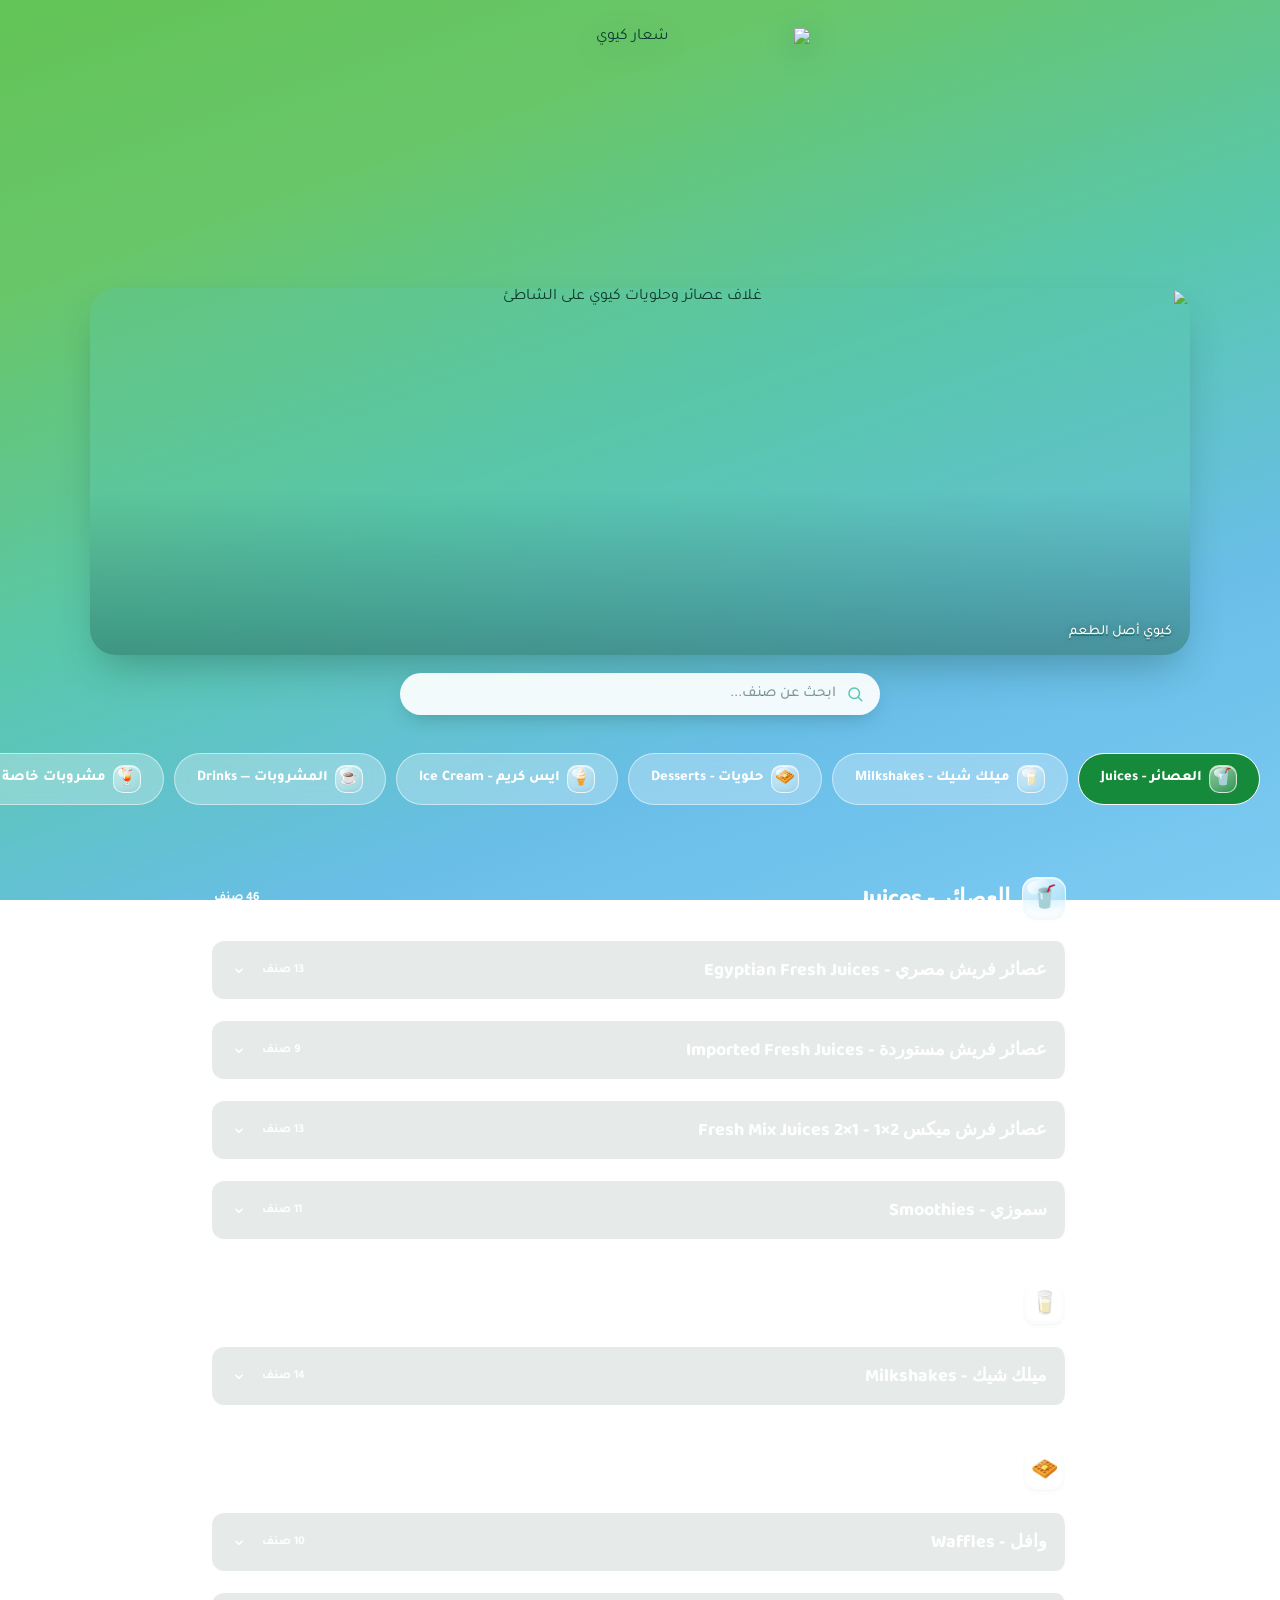
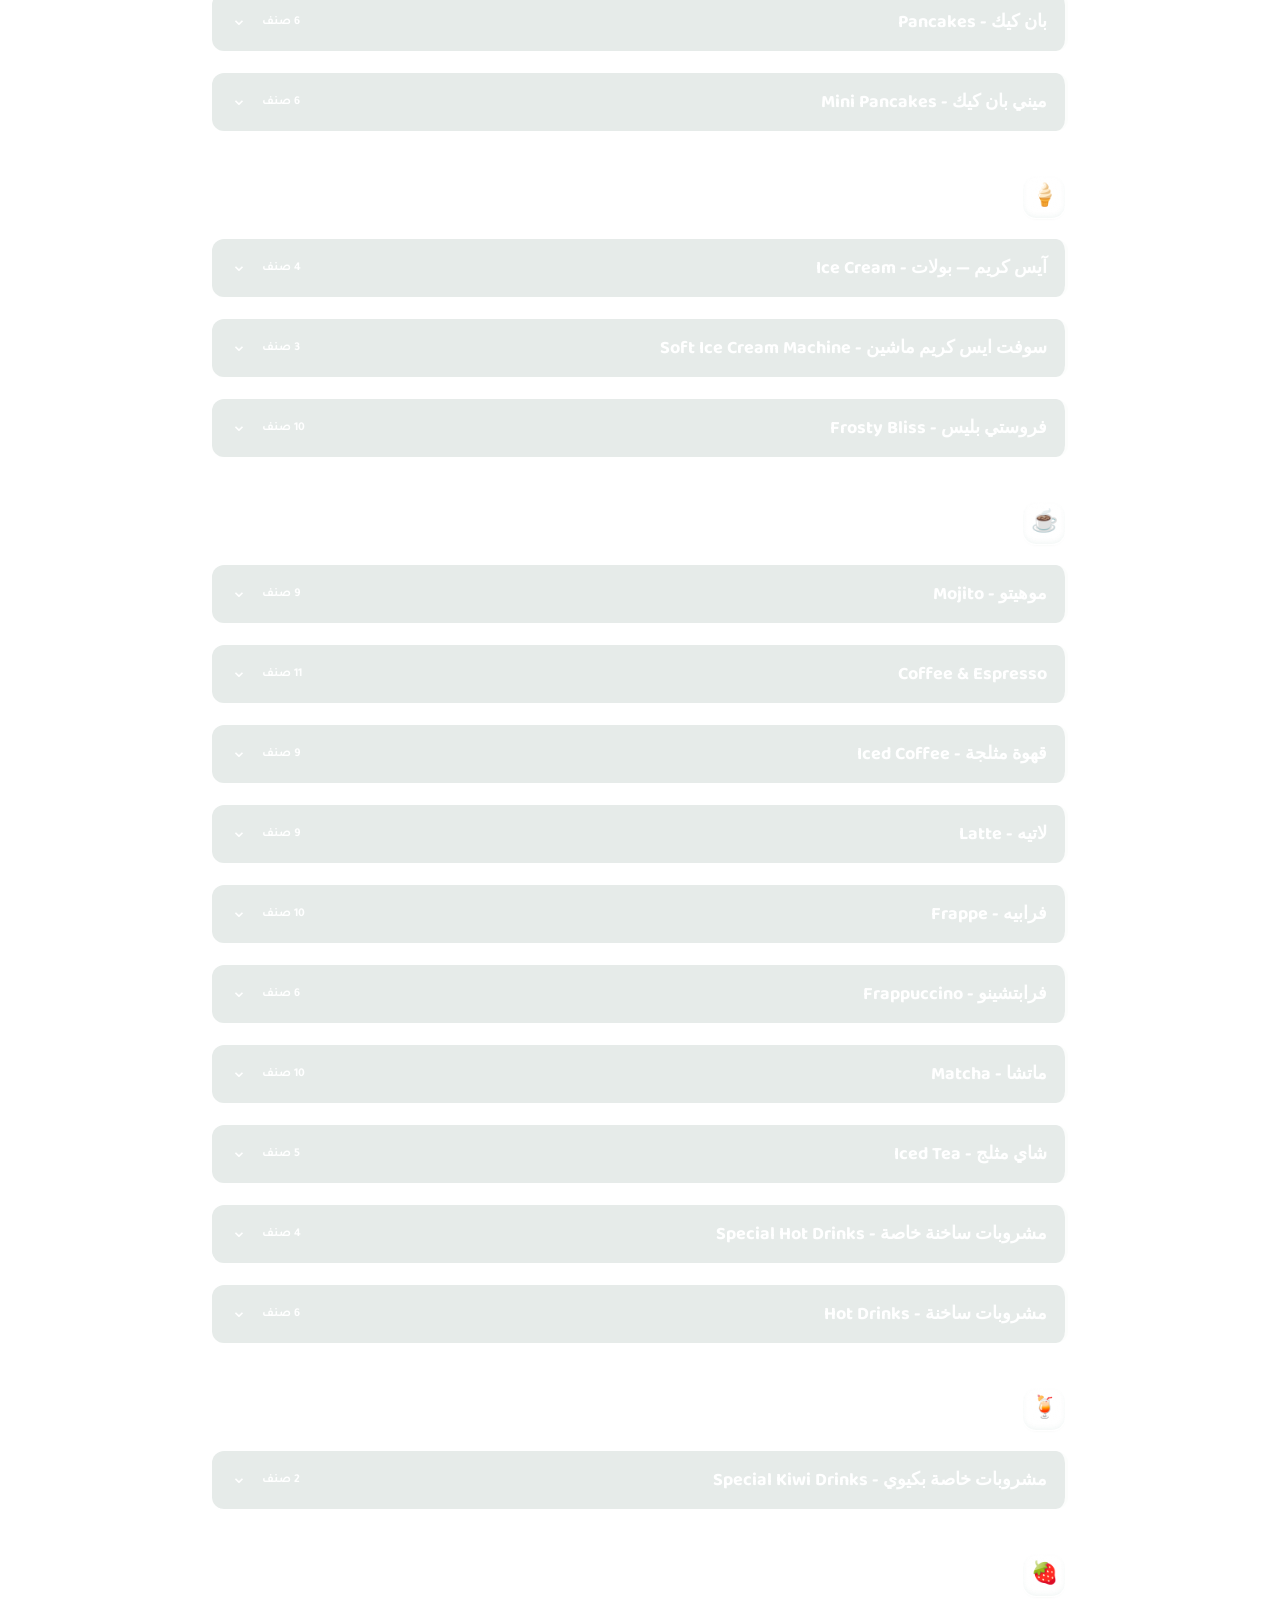
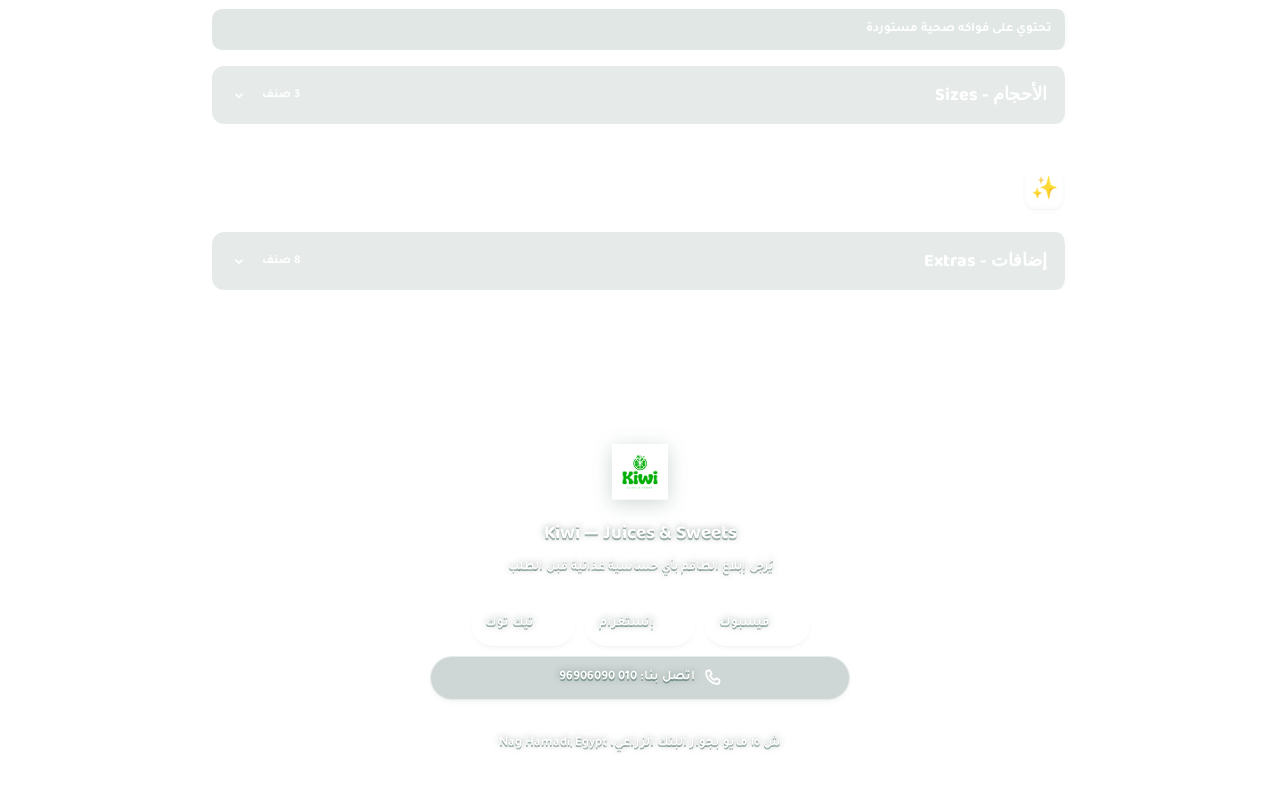
==== index.html.html @ c91c161b "Add files via upload" ====
<!DOCTYPE html>
<html lang="ar" dir="rtl">
<head>
<meta charset="UTF-8">
<meta name="viewport" content="width=device-width, initial-scale=1, viewport-fit=cover, interactive-widget=resizes-content">
<title>Kiwi | Juices & Sweets</title>
<meta name="description" content="منيو Kiwi للعصائر والحلويات: عصائر فريش، سموزي، ميلك شيك، وافل، بان كيك، آيس كريم، قهوة ومشروبات ساخنة وباردة. ش ١٥ مايو بجوار البنك الزراعي، نجع حمادي.">
<link rel="canonical" href="https://realworld-eduyppj8.manus.space/">
<meta property="og:type" content="website">
<meta property="og:title" content="Kiwi | Juices & Sweets">
<meta property="og:description" content="منيو Kiwi للعصائر والحلويات: عصائر فريش، سموزي، ميلك شيك، وافل، بان كيك، آيس كريم، قهوة ومشروبات.">
<meta property="og:image" content="https://realworld-eduyppj8.manus.space/manus-storage/kiwi-cover-beach-wide_55ee894b_7e2e658d.webp">
<meta property="og:url" content="https://realworld-eduyppj8.manus.space/">
<meta property="og:locale" content="ar_EG">
<meta name="twitter:card" content="summary_large_image">
<meta name="twitter:title" content="Kiwi | Juices & Sweets">
<meta name="twitter:description" content="منيو Kiwi للعصائر والحلويات">
<meta name="twitter:image" content="https://realworld-eduyppj8.manus.space/manus-storage/kiwi-cover-beach-wide_55ee894b_7e2e658d.webp">
<link rel="icon" type="image/webp" href="https://realworld-eduyppj8.manus.space/manus-storage/kiwi-logo-white_6a8a2673.webp">
<link rel="preconnect" href="https://fonts.googleapis.com">
<link href="https://fonts.googleapis.com/css2?family=Baloo+2:wght@500;600;700;800&family=Tajawal:wght@300;400;500;700&display=swap" rel="stylesheet">
<link rel="stylesheet" href="kiwi-menu.css?v=price-icons-2">
</head>
<body>

  <!-- HERO -->
  <section class="hero">
    <div class="logo-wrap">
      <img src="/manus-storage/kiwi-logo-white_6a8a2673.webp" alt="شعار كيوي" loading="eager" fetchpriority="high" decoding="async">
    </div>

    <div class="hero-photo">
      <img src="/manus-storage/kiwi-cover-beach-wide_55ee894b_7e2e658d.webp" alt="غلاف عصائر وحلويات كيوي على الشاطئ" loading="eager" fetchpriority="high" decoding="async">
      <div class="hero-caption">كيوي أصل الطعم</div>
    </div>
  </section>

  <!-- SEARCH -->
  <div class="search-wrap">
    <div class="search-box">
      <svg class="search-icon" width="18" height="18" viewBox="0 0 24 24" fill="none" aria-hidden="true">
        <circle cx="11" cy="11" r="7" stroke="currentColor" stroke-width="2"/>
        <line x1="16.65" y1="16.65" x2="21" y2="21" stroke="currentColor" stroke-width="2" stroke-linecap="round"/>
      </svg>
      <input type="search" id="menuSearch" class="search-input" placeholder="ابحث عن صنف..." aria-label="ابحث في المنيو" autocomplete="off" enterkeyhint="search">
      <button type="button" id="searchClear" class="search-clear" aria-label="مسح البحث" hidden>✕</button>
    </div>
    <p id="searchStatus" class="search-status" role="status" aria-live="polite" hidden></p>
  </div>

  <!-- NAV -->
  <nav class="nav-pills" id="navPills" aria-label="أقسام المنيو"></nav>
  <main class="menu-wrap" id="menuWrap" aria-live="polite">
    <div class="menu-loading">جارِ تحميل المنيو…</div>
  </main>


  <footer class="footer">
    <img class="footer-logo" src="[data-uri]" alt="Kiwi">
    <div class="footer-brand">Kiwi — Juices &amp; Sweets</div>
    <p class="footer-note">يُرجى إبلاغ الطاقم بأي حساسية غذائية قبل الطلب</p>
    <div class="footer-contact" aria-label="روابط التواصل">
      <a href="https://www.facebook.com/kiwi1.eg/" target="_blank" rel="noopener noreferrer" aria-label="صفحة Kiwi على فيسبوك">
        <svg viewBox="0 0 24 24" aria-hidden="true"><path d="M13.7 21v-8h2.7l.4-3.1h-3.1V8c0-.9.3-1.6 1.7-1.6h1.8V3.6c-.3 0-1.4-.1-2.5-.1-2.5 0-4.2 1.5-4.2 4.3v2.1H7.7V13h2.8v8h3.2Z"/></svg>
        <span>فيسبوك</span>
      </a>
      <a href="https://www.instagram.com/kiwi1.eg/" target="_blank" rel="noopener noreferrer" aria-label="صفحة Kiwi على إنستغرام">
        <svg viewBox="0 0 24 24" aria-hidden="true"><path d="M7.3 2h9.4A5.3 5.3 0 0 1 22 7.3v9.4a5.3 5.3 0 0 1-5.3 5.3H7.3A5.3 5.3 0 0 1 2 16.7V7.3A5.3 5.3 0 0 1 7.3 2Zm-.2 2A3.1 3.1 0 0 0 4 7.1v9.8A3.1 3.1 0 0 0 7.1 20h9.8a3.1 3.1 0 0 0 3.1-3.1V7.1A3.1 3.1 0 0 0 16.9 4H7.1Zm10.6 1.5a1.25 1.25 0 1 1 0 2.5 1.25 1.25 0 0 1 0-2.5ZM12 6.7a5.3 5.3 0 1 1 0 10.6 5.3 5.3 0 0 1 0-10.6Zm0 2A3.3 3.3 0 1 0 12 15.3 3.3 3.3 0 0 0 12 8.7Z"/></svg>
        <span>إنستغرام</span>
      </a>
      <a href="https://www.tiktok.com/@kiwi1.eg" target="_blank" rel="noopener noreferrer" aria-label="حساب Kiwi على تيك توك">
        <svg viewBox="0 0 24 24" aria-hidden="true"><path d="M16.6 3c.4 2.7 1.9 4.3 4.4 4.5v3.1c-1.7.1-3.2-.4-4.4-1.3v6.5a6.4 6.4 0 1 1-5.5-6.3v3.2a3.3 3.3 0 1 0 2.4 3.2V3h3.1Z"/></svg>
        <span>تيك توك</span>
      </a>
      <a class="phone-link" href="tel:+201096906090" aria-label="اتصل على 01096906090">
        <svg viewBox="0 0 24 24" aria-hidden="true"><path d="M5.1 3.8 8 3.1c.6-.1 1.1.2 1.3.7l1.4 3.2c.2.5.1 1-.3 1.3L8.8 9.7a14 14 0 0 0 5.5 5.5l1.4-1.6c.3-.4.8-.5 1.3-.3l3.2 1.4c.5.2.8.8.7 1.3l-.7 2.9c-.1.5-.5.9-1.1 1C11 20.7 3.3 13 4.1 4.9c.1-.6.5-1 1-1.1Z"/></svg>
        <span>اتصل بنا: 010 96906090</span>
      </a>
    </div>
    <p class="footer-address" dir="auto" aria-label="عنوان الفرع">ش ١٥ مايو بجوار البنك الزراعي، Nag Hamadi, Egypt</p>
  </footer>

<script>
const escapeHtml = (value) => String(value).replace(/[&<>'"]/g, char => ({'&':'&amp;','<':'&lt;','>':'&gt;',"'":'&#39;','"':'&quot;'}[char]));

  async function loadMenu() {
    const menuWrap = document.getElementById('menuWrap');
    const navPills = document.getElementById('navPills');
    try {
      const menu = window.__KIWI_MENU__ = [{"id":"juices","name":"العصائر - Juices","emoji":"🥤","sections":[{"name":"عصائر فريش مصري - Egyptian Fresh Juices","items":[{"name":"ليمون","price":40},{"name":"ليمون نعناع","price":45},{"name":"شمام","price":45},{"name":"كنتلوب","price":45},{"name":"موز","price":50},{"name":"كنتلوب حليب","price":50},{"name":"جوافة","price":55},{"name":"موز حليب","price":55},{"name":"برتقال","price":55},{"name":"مانجو","price":60},{"name":"فراولة","price":60},{"name":"بطيخ","price":60},{"name":"رمان","price":65}]},{"name":"عصائر فريش مستوردة - Imported Fresh Juices","items":[{"name":"عنب","price":80},{"name":"خوخ","price":80},{"name":"عصير تفاح احمر","price":80},{"name":"افوكادو سادة","price":85},{"name":"افوكادو عسل","price":90},{"name":"افوكادو مكسرات","price":95},{"name":"اناناس","price":100},{"name":"كيوي سادة","price":110},{"name":"كيوي حليب","price":115}]},{"name":"عصائر فرش ميكس 2×1 - Fresh Mix Juices 2×1","items":[{"name":"موز كنتلوب","price":55},{"name":"مانجو فراولة","price":60},{"name":"مانجو جوافة","price":60},{"name":"مانجو بطيخ","price":60},{"name":"بطيخ نعناع","price":60},{"name":"برتقال رمان","price":70},{"name":"اناناس برتقال","price":80},{"name":"اناناس رمان","price":80},{"name":"كيوي مانجو","price":80},{"name":"خوخ مانجو","price":80},{"name":"افوكادو فراولة","price":80},{"name":"افوكادو مانجو","price":80},{"name":"افوكادو موز","price":80}]},{"name":"سموزي - Smoothies","items":[{"name":"ليمون نعناع","price":40},{"name":"مانجو","price":55},{"name":"بطيخ نعناع","price":55},{"name":"فراولة","price":55},{"name":"سموزي بلوبيري","price":60},{"name":"خوخ مانجو","price":75},{"name":"خوخ","price":75},{"name":"عنب","price":75},{"name":"كيوي مانجو","price":75},{"name":"اناناس","price":90},{"name":"كيوي","price":100}]}],"count":46},{"id":"milkshakes","name":"ميلك شيك - Milkshakes","emoji":"🥛","sections":[{"name":"ميلك شيك - Milkshakes","items":[{"name":"ميلك شيك شيكولاته","price":70},{"name":"ميلك شيك فراولة","price":70},{"name":"ميلك شيك مانجو","price":70},{"name":"ميلك شيك فانيليا","price":70},{"name":"ميلك شيك توت","price":70},{"name":"ميلك شيك خوخ","price":75},{"name":"ميلك شيك نوتيلا","price":75},{"name":"ميلك شيك بسكوت اوريو","price":75},{"name":"ميلك شيك بسكوت كوكيز","price":80},{"name":"ميلك شيك بسكوت كيت كات","price":80},{"name":"ميلك شيك بسكوت كيندر","price":85},{"name":"ميلك شيك بسكوت جلاكسي","price":85},{"name":"ميلك شيك بسكوت سنيكرز","price":85},{"name":"ميلك شيك بسكوت بستاشيو","price":85}]}],"count":14},{"id":"desserts","name":"حلويات - Desserts","emoji":"🧇","sections":[{"name":"وافل - Waffles","items":[{"name":"وافل نوتيلا","price":65},{"name":"وافل وايت شوكليت","price":65},{"name":"وافل بلاك اند وايت","price":65},{"name":"وافل قشطة وعسل","price":65},{"name":"وافل لوتس","price":70},{"name":"وافل بستاشيو","price":75},{"name":"وافل صوص كيندر","price":75},{"name":"وافل ميكس صوص","price":90},{"name":"وافل فواكه","price":90},{"name":"وافل كيوي","price":100}]},{"name":"بان كيك - Pancakes","items":[{"name":"بان كيك نوتيلا","price":75},{"name":"بان كيك وايت شوكلت","price":75},{"name":"بان كيك لوتس","price":80},{"name":"بان كيك صوص كيندر","price":85},{"name":"بان كيك بستاشيو","price":90},{"name":"بان كيك ميكس (بستاشيو - كيندر - لوتس)","price":95}]},{"name":"ميني بان كيك - Mini Pancakes","items":[{"name":"ميني بان كيك نوتيلا","price":70},{"name":"ميني بان كيك وايت شوكلت","price":70},{"name":"ميني بان كيك لوتس","price":75},{"name":"ميني بان كيك كيندر","price":80},{"name":"ميني بان كيك بستاشيو","price":85},{"name":"ميني بان كيك ميكس (فستق - كيندر - لوتس)","price":90}]}],"count":22},{"id":"ice-cream","name":"ايس كريم - Ice Cream","emoji":"🍦","sections":[{"name":"آيس كريم — بولات - Ice Cream","items":[{"name":"فراولة","price":35,"extraPrice":15},{"name":"مانجا","price":35,"extraPrice":15},{"name":"فانليا","price":35,"extraPrice":15},{"name":"شوكلاته","price":35,"extraPrice":15}],"description":"سعر 2 بولا 35 + إضافة بولا 15 جنيه"},{"name":"سوفت ايس كريم ماشين - Soft Ice Cream Machine","items":[{"name":"ايس كريم سوفت فانيليا","price":45},{"name":"ايس كريم سوفت شكولاته","price":45},{"name":"ايس كريم سوفت ميكس","price":45}]},{"name":"فروستي بليس - Frosty Bliss","items":[{"name":"فروستي بليس فراولة","price":65},{"name":"فروستي بليس رمان","price":65},{"name":"فروستي بليس مانجو","price":65},{"name":"فروستي بليس صوص اوريو","price":65},{"name":"فروستي بليس بستاشيو","price":70},{"name":"فروستي بليس صوص كيندر","price":70},{"name":"فروستي بليس صوص جلاكسي","price":70},{"name":"فروستي بليس صوص سنيكرز","price":70},{"name":"فروستي بليس صوص كيت كات","price":70},{"name":"فروستي بليس لوتس","price":70}],"description":"منتج خاص بنا: سوفت آيس كريم مزين بصوصات متنوعة، مع إضافات من الفواكه أو الصوص والشوكولاتة حسب اختيار العميل. 🍦✨"}],"count":13},{"id":"coffee","name":"المشروبات — Drinks","emoji":"☕","sections":[{"name":"موهيتو - Mojito","items":[{"name":"موهيتو نعناع","price":55},{"name":"موهيتو فراولة","price":55},{"name":"موهيتو بلو كرواسو","price":55},{"name":"موهيتو رمان","price":55},{"name":"موهيتو بطيخ","price":55},{"name":"موهيتو ميكس بيري","price":60},{"name":"موهيتو بلوبيري","price":60},{"name":"موهيتو خوخ","price":60},{"name":"موهيتو باشون","price":60}]},{"name":"Coffee & Espresso","items":[{"name":"قهوة تركي","price":30},{"name":"قهوة فرنساوي","price":40},{"name":"قهوة كراميل","price":40},{"name":"اسبريسو سينجل","price":50},{"name":"اسبريسو دبل","price":60},{"name":"امريكانو","price":60},{"name":"ميكاتو","price":60},{"name":"كراميل ميكاتو","price":70},{"name":"كابتشينو","price":70},{"name":"فلات وايت","price":70},{"name":"كورتادو","price":70}]},{"name":"قهوة مثلجة - Iced Coffee","items":[{"name":"ايس امريكانو","price":60},{"name":"ايس شوكلت لاتيه","price":65},{"name":"ايس لاتيه","price":65},{"name":"ايس وايت شوكليت لاتيه","price":70},{"name":"ايس موكا","price":75},{"name":"ايس كراميل لاتيه","price":75},{"name":"ايس ستروبري لاتيه","price":75},{"name":"ايس اسبانش لاتيه","price":80},{"name":"ايس بستاشيو لاتيه","price":85}]},{"name":"لاتيه - Latte","items":[{"name":"لاتيه","price":60},{"name":"لاتيه كراميل","price":70},{"name":"لاتيه بندق","price":70},{"name":"لاتيه فانيليا","price":70},{"name":"لاتيه موكا","price":70},{"name":"لاتيه لوتس","price":75},{"name":"لاتيه وايت","price":75},{"name":"لاتيه بستاشيو","price":80},{"name":"لاتيه اسبانش","price":80}]},{"name":"فرابيه - Frappe","items":[{"name":"فرابي لاتيه","price":70},{"name":"فرابي موكا","price":75},{"name":"فرابي كراميل","price":75},{"name":"فرابي وايت شوكليت","price":75},{"name":"فرابي فانيليا","price":75},{"name":"فرابي لوتس","price":80},{"name":"فرابي اوريو","price":80},{"name":"فرابي بستاشيو","price":80},{"name":"فرابي نوتيلا","price":80},{"name":"فرابي اسبانش","price":80}]},{"name":"فرابتشينو - Frappuccino","items":[{"name":"فرابتشينو فانليا","price":90},{"name":"فرابتشينو كراميل","price":90},{"name":"فرابتشينو موكا","price":90},{"name":"فرابتشينو وايت","price":90},{"name":"فرابتشينو لوتس","price":90},{"name":"فرابتشينو نوتيلا","price":90}]},{"name":"ماتشا - Matcha","items":[{"name":"ماتشا فانيليا","price":70},{"name":"ماتشا وايت","price":70},{"name":"ماتشاا لاتيه","price":70},{"name":"ماتشا بلوبيري","price":75},{"name":"ماتشا كراميل","price":75},{"name":"ماتشا اسبانش","price":80},{"name":"ماتشا بستاشبو","price":80},{"name":"ماتشا باشون فروت","price":80},{"name":"ماتشا خوخ","price":80},{"name":"ماتشا مانجو","price":80}]},{"name":"شاي مثلج - Iced Tea","items":[{"name":"شاي مثلج مانجو","price":50},{"name":"شاي مثلج خوخ","price":50},{"name":"شاي مثلج فراولة","price":50},{"name":"شاي مثلج باشون","price":50},{"name":"شاي مثلج بلوبيري","price":50}]},{"name":"مشروبات ساخنة خاصة - Special Hot Drinks","items":[{"name":"هوت سيدر","price":60},{"name":"هوت سيدر اناناس","price":60},{"name":"هوت شوكلت","price":65},{"name":"هوت شوكلت وايت","price":70}]},{"name":"مشروبات ساخنة - Hot Drinks","items":[{"name":"شاي","price":20},{"name":"كركديه","price":20},{"name":"يانسون","price":20},{"name":"ليمون سخن","price":20},{"name":"شاي اخضر","price":20},{"name":"نعناع سخن","price":20}]}],"count":78},{"id":"special-kiwi-drinks","name":"مشروبات خاصة بكيوي - Special Kiwi Drinks","emoji":"🍹","sections":[{"name":"مشروبات خاصة بكيوي - Special Kiwi Drinks","items":[{"name":"الإمبراطور","price":95},{"name":"كاندي كلاود","price":95}]}],"count":2},{"id":"extras","name":"اضافات - Extras","emoji":"✨","sections":[{"name":"إضافات - Extras","items":[{"name":"مياه صغيرة","price":10},{"name":"نوتيلا","price":10},{"name":"عسل","price":10},{"name":"اضافات فواكه","price":15},{"name":"مكسرات اكسترا","price":25},{"name":"قطع فواكه مستوردة","price":30},{"name":"كاجو","price":30},{"name":"بستاشيو","price":30}]}],"count":8}];

      const fruitSaladCategory = {
        id: 'fruit-salad',
        name: 'سلطة فواكه - Fruit Salad',
        emoji: '🍓',
        description: 'تحتوي على فواكه صحية مستوردة',
        count: 3,
        sections: [{
          name: 'الأحجام - Sizes',
          items: [
            { name: 'سلطة فواكه EXTRA BIG', price: 200, note: 'تحتوي على كيلو من الفواكه الصحية المستوردة' },
            { name: 'سلطة فواكه BIG', price: 100, note: 'تحتوي على نصف كيلو من الفواكه الصحية المستوردة' },
            { name: 'سلطة فواكه SMALL', price: 65 }
          ]
        }]
      };
      menu.splice(menu.findIndex(category => category.id === 'extras'), 0, fruitSaladCategory);

      navPills.innerHTML = menu.map((category, index) => `
        <button class="pill${index === 0 ? ' active' : ''}" type="button" data-target="${category.id}">
          <span class="emoji">${category.emoji}</span>${escapeHtml(category.name)}
        </button>`).join('');

      // ثبات نقطة بداية شريط الأقسام عند اليمين في اختلافات RTL بين Safari وChrome وFirefox.
      const getRtlScrollType = () => {
        const probe = document.createElement('div');
        const content = document.createElement('div');
        probe.dir = 'rtl';
        probe.style.cssText = 'position:absolute;top:-9999px;width:4px;height:1px;overflow:scroll;visibility:hidden;';
        content.style.width = '8px';
        probe.appendChild(content);
        document.body.appendChild(probe);
        let type;
        if (probe.scrollLeft > 0) {
          type = 'default';
        } else {
          probe.scrollLeft = 1;
          type = probe.scrollLeft === 0 ? 'negative' : 'reverse';
        }
        probe.remove();
        return type;
      };
      const placeCategoryStripAtRight = () => {
        if (getComputedStyle(navPills).direction !== 'rtl') return;
        const maxScroll = Math.max(0, navPills.scrollWidth - navPills.clientWidth);
        navPills.scrollLeft = getRtlScrollType() === 'default' ? maxScroll : 0;
      };
      let categoryStripTouched = false;
      navPills.addEventListener('pointerdown', () => { categoryStripTouched = true; }, { passive:true });
      navPills.addEventListener('touchstart', () => { categoryStripTouched = true; }, { passive:true });
      const scheduleCategoryStripStart = () => {
        const raf = window.requestAnimationFrame || (callback => window.setTimeout(callback, 16));
        raf(() => raf(placeCategoryStripAtRight));
      };
      scheduleCategoryStripStart();
      window.addEventListener('resize', () => {
        if (!categoryStripTouched) scheduleCategoryStripStart();
      }, { passive:true });

      menuWrap.innerHTML = menu.map(category => `
        <section class="section" id="${category.id}">
          <div class="section-head">
            <div class="section-emoji">${category.emoji}</div>
            <h2 class="section-title">${escapeHtml(category.name)}</h2>
            <div class="section-count">${category.count} صنف</div>
          </div>
          ${category.description ? `<div class="section-description" role="note">${escapeHtml(category.description)}</div>` : ''}
          ${category.sections.map((subsection, subsectionIndex) => `
            <section class="subsection">
              <button class="subsection-head" type="button" aria-expanded="false" aria-controls="${category.id}-subsection-${subsectionIndex}">
                <h3 class="subsection-title">${escapeHtml(subsection.name)}</h3>
                <span class="subsection-count">${subsection.items.length} صنف</span>
                <span class="subsection-toggle" aria-hidden="true">⌄</span>
              </button>
              <div class="subsection-items" id="${category.id}-subsection-${subsectionIndex}" hidden>
                ${subsection.name.startsWith('عصائر فريش مستوردة -') ? '<div class="price-note" role="note">الأسعار متغيرة نسبيًا حسب سوق الفواكه المستوردة، وتُراجع كل أسبوعين.</div>' : ''}
                ${subsection.description ? `<div class="subsection-description${subsection.name === 'آيس كريم — بولات - Ice Cream' ? ' scoop-price-description' : ''}" role="note">${escapeHtml(subsection.description)}</div>` : ''}
                <div class="card-grid">
                ${subsection.items.map(item => `
                  <article class="item reveal" tabindex="0" role="button" aria-expanded="false" data-item-name="${escapeHtml(item.name)}">
                    <div class="item-row">
                      <div class="item-name-wrap"><span class="dot"></span><span class="item-name-block"><span class="item-name">${escapeHtml(item.name)}</span>${item.note ? `<span class="item-inline-note">${escapeHtml(item.note)}</span>` : ''}</span></div>
                      <div class="item-price-wrap">${subsection.name === 'آيس كريم — بولات - Ice Cream' ? '' : item.extraPrice ? `<span class="item-price scoop-price-summary"><span class="scoop-price-base">2 بولا ${item.price} <em>جنيه</em></span><span class="scoop-price-extra">+ إضافة بولا ${item.extraPrice} <em>جنيه</em></span></span>` : category.id === 'juices' && !subsection.name.startsWith('سموزي -') ? `<span class="item-price item-price-pair"><span class="price-option price-option-cup" aria-label="سعر الكوب"><svg class="price-icon" viewBox="0 0 24 24" aria-hidden="true" focusable="false"><path d="M5.5 6.5h13l-1.3 13h-10l-1.7-13Z"></path><path d="M5 5h14M7.5 10.5h9"></path></svg><span class="price-value">${item.price} <small>جنيه</small></span></span><i class="price-divider" aria-hidden="true"></i><span class="price-option price-option-liter" aria-label="سعر اللتر"><svg class="price-icon" viewBox="0 0 24 24" aria-hidden="true" focusable="false"><path d="M9 3h6v3l1.5 2.5v10A2.5 2.5 0 0 1 14 21h-4a2.5 2.5 0 0 1-2.5-2.5v-10L9 6V3Z"></path><path d="M9 7.5h6M8 12h8"></path></svg><span class="price-value">${item.price * 2} <small>لتر</small></span></span></span>` : `<span class="item-price">${item.price} <small>جنيه</small></span>`}<span class="chevron"></span></div>
                    </div>
                    <div class="item-desc">${escapeHtml(item.description || subsection.name)}</div>
                  </article>`).join('')}
                </div>
              </div>
            </section>`).join('')}
        </section>`).join('');
    } catch (error) {
      menuWrap.innerHTML = '<div class="menu-loading">تعذر تحميل المنيو. يرجى تحديث الصفحة.</div>';
      console.error('Kiwi menu: render failed', error);
      return;
    }

    try {
      document.querySelectorAll('.item').forEach(item => {
        const toggle = () => {
          const open = item.classList.toggle('open');
          item.setAttribute('aria-expanded', String(open));
        };
        item.addEventListener('click', toggle);
        item.addEventListener('keydown', event => {
          if (event.key === 'Enter' || event.key === ' ') { event.preventDefault(); toggle(); }
        });
      });

      const raf = window.requestAnimationFrame || (cb => window.setTimeout(cb, 16));
      const now = () => (window.performance && performance.now) ? performance.now() : Date.now();
      const subsectionHeads = document.querySelectorAll('.subsection-head');
      const keepSubsectionPosition = (button, duration) => {
        const initialTop = button.getBoundingClientRect().top;
        const finishAt = now() + duration;
        const compensate = () => {
          const delta = button.getBoundingClientRect().top - initialTop;
          if (Math.abs(delta) > 0.5) window.scrollBy(0, delta);
          if (now() < finishAt) raf(compensate);
        };
        raf(compensate);
      };
      const closeSubsection = button => {
        const panel = document.getElementById(button.getAttribute('aria-controls'));
        if (button.getAttribute('aria-expanded') !== 'true') return;
        button.setAttribute('aria-expanded', 'false');
        panel.classList.remove('open');
        window.setTimeout(() => {
          if (button.getAttribute('aria-expanded') === 'false') panel.hidden = true;
        }, 270);
      };

      subsectionHeads.forEach(button => {
        const panel = document.getElementById(button.getAttribute('aria-controls'));
        button.addEventListener('click', () => {
          const expanded = button.getAttribute('aria-expanded') === 'true';
          const nextExpanded = !expanded;

          if (!nextExpanded) {
            closeSubsection(button);
            return;
          }

          // يسمح النظام الجديد بفتح عدة أقسام فرعية معًا؛ لا نغلق أي قسم آخر.
          button.setAttribute('aria-expanded', 'true');

          panel.hidden = false;
          raf(() => panel.classList.add('open'));
        });
      });

      const pills = document.querySelectorAll('.pill');
      const sections = document.querySelectorAll('.section');

      // التمرير الأفقي يترك للمتصفح ليعمل طبيعيًا في RTL؛ الضغط وحده ينتقل للقسم.
      const scrollToSection = (targetId) => {
        const target = document.getElementById(targetId);
        if (!target) return;
        const supportsSmooth = 'scrollBehavior' in document.documentElement.style;
        try {
          target.scrollIntoView(supportsSmooth ? {behavior:'smooth', block:'start'} : true);
        } catch (scrollError) {
          target.scrollIntoView(true);
        }
      };
      pills.forEach(pill => pill.addEventListener('click', () => scrollToSection(pill.dataset.target)));
    } catch (error) {
      // المنيو والفتح/الطي ظهرا بنجاح في الخطوة السابقة؛ فشل هنا يعطّل فقط
      // التنقل عبر أزرار الأقسام العلوية.
      console.error('Kiwi menu: nav pills setup failed (menu content is still visible)', error);
    }

    // تأثيرات بصرية اختيارية بحتة (تمييز القسم النشط + حركة ظهور تدريجية).
    // أي فشل هنا (مثلاً عدم توفر IntersectionObserver أو requestAnimationFrame
    // في بيئة معاينة مقيدة) يجب ألا يمنع ظهور المنيو أو تفاعل الفتح/الطي.
    try {
      const pills = document.querySelectorAll('.pill');
      const sections = document.querySelectorAll('.section');
      const raf = window.requestAnimationFrame || (cb => window.setTimeout(cb, 16));

      // تصميم Kiwi: يظل زر القسم المتوهج متطابقًا مع القسم الذي يقرأه الزائر فعليًا.
      const updateActivePill = () => {
        const readingLine = Math.max(0, navPills.getBoundingClientRect().bottom + 16);
        let currentSection = sections[0];
        sections.forEach(section => {
          if (section.getBoundingClientRect().top <= readingLine) currentSection = section;
        });
        pills.forEach(pill => pill.classList.toggle('active', pill.dataset.target === currentSection.id));
      };
      window.addEventListener('scroll', updateActivePill, {passive:true});
      window.addEventListener('resize', updateActivePill);
      raf(updateActivePill);
    } catch (error) {
      console.error('Kiwi menu: active-pill tracking failed (non-critical)', error);
    }

    try {
      if (typeof IntersectionObserver === 'function') {
        const revealObserver = new IntersectionObserver(entries => entries.forEach(entry => {
          if (entry.isIntersecting) { entry.target.classList.add('show'); revealObserver.unobserve(entry.target); }
        }), {threshold:0.08});
        document.querySelectorAll('.reveal').forEach(item => revealObserver.observe(item));
      } else {
        // لا يوجد دعم لـ IntersectionObserver: أظهر كل العناصر مباشرة بدل تركها مخفية.
        document.querySelectorAll('.reveal').forEach(item => item.classList.add('show'));
      }
    } catch (error) {
      console.error('Kiwi menu: reveal animation failed (non-critical)', error);
      document.querySelectorAll('.reveal').forEach(item => item.classList.add('show'));
    }
  }

  loadMenu();

  // ===== خاصية البحث داخل المنيو =====
  // تعمل على العناصر المرسومة بالفعل (بدون إعادة رسم)، وتفتح تلقائيًا
  // أي قسم فرعي مغلق يحتوي على نتيجة مطابقة، وتعيد حالته عند مسح البحث.
  try {
    const searchInput = document.getElementById('menuSearch');
    const searchClear = document.getElementById('searchClear');
    const searchStatus = document.getElementById('searchStatus');

    if (searchInput && searchClear && searchStatus && menuWrap) {
      const normalize = (text) => String(text || '')
        .toLowerCase()
        .replace(/[إأآا]/g, 'ا')
        .replace(/ى/g, 'ي')
        .replace(/ة/g, 'ه')
        .trim();

      // نتذكر أي أقسام فرعية كانت مفتوحة قبل البحث لإعادتها كما كانت بعد المسح.
      const subsectionsOpenedBySearch = new Set();

      const clearHighlights = () => {
        menuWrap.querySelectorAll('mark.search-highlight').forEach(mark => {
          const parent = mark.parentNode;
          if (!parent) return;
          parent.replaceChild(document.createTextNode(mark.textContent), mark);
          parent.normalize();
        });
      };

      const highlightMatch = (nameEl, rawQuery) => {
        const original = nameEl.textContent;
        const normalizedOriginal = normalize(original);
        const normalizedQuery = normalize(rawQuery);
        const idx = normalizedOriginal.indexOf(normalizedQuery);
        if (idx === -1 || !normalizedQuery) return;
        // الطول قد يختلف بسبب التطبيع (توحيد الألف/الهاء)، فنستخدم طول الاستعلام كتقريب آمن للعرض.
        const end = Math.min(original.length, idx + normalizedQuery.length);
        const before = original.slice(0, idx);
        const match = original.slice(idx, end);
        const after = original.slice(end);
        if (!match) return;
        nameEl.textContent = '';
        nameEl.appendChild(document.createTextNode(before));
        const mark = document.createElement('mark');
        mark.className = 'search-highlight';
        mark.textContent = match;
        nameEl.appendChild(mark);
        nameEl.appendChild(document.createTextNode(after));
      };

      const runSearch = (rawQuery) => {
        const query = rawQuery.trim();
        clearHighlights();
        searchClear.hidden = query.length === 0;

        if (!query) {
          menuWrap.querySelectorAll('[data-search-hidden]').forEach(el => el.removeAttribute('data-search-hidden'));
          subsectionsOpenedBySearch.forEach(panel => {
            const button = document.querySelector(`[aria-controls="${panel.id}"]`);
            if (button) {
              button.setAttribute('aria-expanded', 'false');
              panel.classList.remove('open');
              panel.hidden = true;
            }
          });
          subsectionsOpenedBySearch.clear();
          searchStatus.hidden = true;
          return;
        }

        const normalizedQuery = normalize(query);
        let matchCount = 0;

        menuWrap.querySelectorAll('.subsection').forEach(subsection => {
          const items = subsection.querySelectorAll('.item');
          let subsectionHasMatch = false;

          items.forEach(item => {
            const name = item.getAttribute('data-item-name') || '';
            const isMatch = normalize(name).indexOf(normalizedQuery) !== -1;
            if (isMatch) {
              item.removeAttribute('data-search-hidden');
              const nameEl = item.querySelector('.item-name');
              if (nameEl) highlightMatch(nameEl, query);
              matchCount++;
              subsectionHasMatch = true;
            } else {
              item.setAttribute('data-search-hidden', 'true');
            }
          });

          if (subsectionHasMatch) {
            subsection.removeAttribute('data-search-hidden');
            const panel = subsection.querySelector('.subsection-items');
            const button = subsection.querySelector('.subsection-head');
            if (panel && button && button.getAttribute('aria-expanded') !== 'true') {
              button.setAttribute('aria-expanded', 'true');
              panel.hidden = false;
              panel.classList.add('open');
              subsectionsOpenedBySearch.add(panel);
            }
          } else {
            subsection.setAttribute('data-search-hidden', 'true');
          }
        });

        searchStatus.hidden = false;
        searchStatus.textContent = matchCount > 0
          ? `${matchCount} صنف مطابق`
          : 'مفيش أصناف مطابقة، جرّب كلمة تانية';
      };

      let debounceTimer = null;
      searchInput.addEventListener('input', () => {
        clearTimeout(debounceTimer);
        debounceTimer = window.setTimeout(() => runSearch(searchInput.value), 120);
      });

      searchClear.addEventListener('click', () => {
        searchInput.value = '';
        runSearch('');
        searchInput.focus();
      });
    }
  } catch (error) {
    console.error('Kiwi menu: search feature failed (non-critical)', error);
  }

  // فقاعات الخلفية الزخرفية: تخطي إنشائها بالكامل لمن يفضّل تقليل الحركة،
  // بدل إنشائها ثم إيقاف حركتها فقط عبر CSS.
  const prefersReducedMotion = window.matchMedia && window.matchMedia('(prefers-reduced-motion: reduce)').matches;
  if (!prefersReducedMotion) {
    try {
      const sizes = [40,70,55,90,35,60];
      const fragment = document.createDocumentFragment();
      sizes.forEach((size, index) => {
        const bubble = document.createElement('div');
        bubble.className = 'bubble';
        bubble.style.width = size + 'px';
        bubble.style.height = size + 'px';
        bubble.style.left = (10 + index * 17) + '%';
        bubble.style.top = (5 + (index % 3) * 30) + '%';
        bubble.style.animationDuration = (7 + index * 1.3) + 's';
        bubble.style.animationDelay = (index * 0.4) + 's';
        fragment.appendChild(bubble);
      });
      document.body.appendChild(fragment);
    } catch (error) {
      console.error('Kiwi menu: decorative bubbles failed (non-critical)', error);
    }
  }
</script>
</body>
</html>
---- kiwi-menu.css ----
:root{
    --g1:#63C457;
    --g2:#68C66A;
    --g3:#59C7AE;
    --g4:#69BEE8;
    --g5:#7DCBF3;
    --ink:#0d3b2e;
    --white:#FFFFFF;
    --pill-active:#168A3B;
  }

  *{ margin:0; padding:0; box-sizing:border-box; }
  html{ scroll-behavior:smooth; }

  body{
    font-family:'Tajawal', sans-serif;
    color:var(--ink);
    background: linear-gradient(160deg, var(--g1) 0%, var(--g2) 22%, var(--g3) 50%, var(--g4) 75%, var(--g5) 100%);
    background-attachment: fixed;
    position:relative;
    overflow-x:hidden;
  }

  /* فقاعات زخرفية عائمة */
  .bubble{
    position:fixed;
    border-radius:50%;
    background: rgba(255,255,255,0.14);
    pointer-events:none;
    z-index:0;
    animation: float-bubble 10s ease-in-out infinite;
  }
  @keyframes float-bubble{
    0%,100%{ transform:translateY(0) scale(1); }
    50%{ transform:translateY(-26px) scale(1.06); }
  }

  /* ===== الهيدر ===== */
  .hero{
    position:relative;
    z-index:2;
    padding:28px 20px 0;
    text-align:center;
  }

  .logo-wrap{
    display:flex;
    justify-content:center;
    margin-bottom:0;
  }
  .logo-wrap img{
    width:340px;
    height:238px;
    object-position:center 38%;
    mix-blend-mode:screen;
    object-fit:cover;
    filter: drop-shadow(0 6px 14px rgba(13,59,46,0.25));
    opacity:0;
    animation: pop-in 0.7s cubic-bezier(.34,1.56,.64,1) forwards 0.1s;
  }

  @keyframes pop-in{
    from{ opacity:0; transform:scale(0.7) translateY(-10px); }
    to{ opacity:1; transform:scale(1) translateY(0); }
  }
  @keyframes soft-pop-in{
    from{ opacity:0; transform:scale(.94) translateY(-6px); }
    to{ opacity:1; transform:scale(1) translateY(0); }
  }

  .brand-name{
    font-family:'Baloo 2', sans-serif;
    font-weight:800;
    font-size:44px;
    color:#FFFFFF;
    text-shadow: 0 4px 14px rgba(13,59,46,0.25);
    letter-spacing:1px;
    opacity:0;
    animation: fade-up 0.7s ease forwards 0.3s;
  }

  .brand-sub{
    font-size:13px;
    letter-spacing:5px;
    color:#FFFFFF;
    text-transform:uppercase;
    margin-top:2px;
    font-weight:500;
    opacity:0;
    animation: fade-up 0.7s ease forwards 0.42s;
  }

  @keyframes fade-up{
    from{ opacity:0; transform:translateY(14px); }
    to{ opacity:1; transform:translateY(0); }
  }

  /* صورة الهيرو */
  .hero-photo{
    position:relative;
    margin:22px auto 0;
    width:min(100%, 1100px); max-width:1100px;
    border-radius:26px;
    overflow:hidden;
    box-shadow: 0 20px 40px -12px rgba(13,59,46,0.35);
    opacity:0;
    animation: fade-up 0.8s ease forwards 0.55s;
  }
  .hero-photo img{
    width:100%;
    height:auto;
    display:block;
  }
  .hero-photo::after{
    content:"";
    position:absolute;
    inset:0;
    background: linear-gradient(to top, rgba(13,59,46,0.35), transparent 45%);
  }
  .hero-caption{
    position:absolute;
    bottom:14px;
    right:18px;
    left:18px;
    color:#FFFFFF;
    font-size:14px;
    font-weight:500;
    text-align:right;
    z-index:2;
    text-shadow: 0 2px 8px rgba(0,0,0,0.3);
  }

  /* ===== شريط الأقسام ===== */
  .nav-pills{
    position:sticky;
    top:0;
    z-index:50;
    display:flex;
    flex-wrap:nowrap;
    gap:10px;
    padding:16px 20px;
    margin-top:22px;
    overflow-x:auto;
    overflow-y:hidden;
    scrollbar-width:none;
    -webkit-overflow-scrolling:touch;
    justify-content:flex-start;
    background: linear-gradient(to bottom, rgba(89,199,174,0.0), transparent);
  }
  .nav-pills::-webkit-scrollbar{ display:none; }

  .pill{
    flex:0 0 auto;
    display:flex;
    align-items:center;
    gap:7px;
    padding:11px 22px;
    border-radius:999px;
    background: rgba(255,255,255,0.28);
    backdrop-filter: blur(8px);
    -webkit-backdrop-filter: blur(8px);
    border:1.5px solid rgba(255,255,255,0.5);
    color:#FFFFFF;
    font-weight:600;
    font-size:14.5px;
    white-space:nowrap;
    cursor:pointer;
    box-shadow:0 1px 4px -4px rgba(8,55,43,.18);
    transition:background .18s ease, color .18s ease, border-color .18s ease, box-shadow .18s ease, transform .18s ease;
  }
  .pill span.emoji{
    position:relative;
    width:28px;
    height:28px;
    display:grid;
    place-items:center;
    overflow:hidden;
    border:1px solid rgba(255,255,255,.66);
    border-radius:10px;
    background:linear-gradient(145deg,rgba(255,255,255,.55),rgba(255,255,255,.12));
    box-shadow:inset 0 1px 1px rgba(255,255,255,.82), inset 0 -2px 4px rgba(18,96,80,.06), 0 1px 3px -3px rgba(6,53,42,.18);
    font-size:16px;
    filter:none;
  }
  .pill span.emoji::after,
  .section-emoji::after,
  .dot::after{
    content:"";
    position:absolute;
    top:2px;
    left:4px;
    width:52%;
    height:30%;
    border-radius:999px;
    background:linear-gradient(130deg,rgba(255,255,255,.92),rgba(255,255,255,0));
    transform:rotate(-18deg);
    pointer-events:none;
  }
.pill.active, .pill:active{
    background:var(--pill-active);
    color:#FFFFFF;
    border-color:#FFFFFF;
    box-shadow:0 2px 6px -5px rgba(13,59,46,.28);
  }
  .pill:hover{
    background:var(--white);
    color:var(--g3);
    border-color:#FFFFFF;
    box-shadow:0 2px 6px -5px rgba(13,59,46,.18);
  }

  /* الأقسام الرئيسية فقط: أبيض أوضح فوق الزجاج الملون دون التأثير على الأقسام الفرعية أو الأصناف. */
  .nav-pills .pill{
    color:#FFFFFF;
    font-weight:800;
    text-shadow:0 1px 1px rgba(5,57,43,.18);
    -webkit-text-stroke:0;
  }
  .nav-pills .pill.active,
  .nav-pills .pill:active{
    color:#FFFFFF;
    -webkit-text-fill-color:#FFFFFF;
    text-shadow:none;
    -webkit-text-stroke:0;
  }
  .nav-pills .pill:hover{
    color:var(--g3);
    -webkit-text-fill-color:var(--g3);
    text-shadow:none;
    -webkit-text-stroke:0;
  }

  /* ===== المحتوى ===== */
  .menu-wrap{
    position:relative;
    z-index:2;
    max-width:640px;
    margin:0 auto;
    padding:6px 18px 90px;
  }

  .section{
    margin-top:38px;
    scroll-margin-top:88px;
  }

  .section-head{
    display:flex;
    align-items:center;
    gap:12px;
    margin-bottom:18px;
    padding:0 4px;
  }
  .section-description{
    margin:-8px 4px 16px;
    padding:9px 13px;
    border-right:3px solid rgba(255,255,255,.84);
    border-radius:10px;
    background:rgba(13,59,46,.12);
    color:#FFFFFF;
    font-size:13px;
    font-weight:700;
    line-height:1.8;
  }

  .section-emoji{
    position:relative;
    width:44px;
    height:44px;
    border-radius:14px;
    overflow:hidden;
    border:1px solid rgba(255,255,255,.76);
    background:linear-gradient(145deg,rgba(255,255,255,.82),rgba(255,255,255,.28));
    backdrop-filter:blur(10px) saturate(1.35);
    -webkit-backdrop-filter:blur(10px) saturate(1.35);
    display:flex;
    align-items:center;
    justify-content:center;
    font-size:22px;
    flex-shrink:0;
    box-shadow:inset 0 1px 1px rgba(255,255,255,.96), inset 0 -7px 13px rgba(13,92,73,.13), 0 8px 15px -8px rgba(13,59,46,.62);
    filter:drop-shadow(0 2px 2px rgba(13,59,46,.18));
  }

  .section-title{
    font-family:'Baloo 2', sans-serif;
    font-weight:700;
    font-size:23px;
    color:#FFFFFF;
    text-shadow: 0 2px 8px rgba(13,59,46,0.2);
  }

  .section-count{
    margin-right:auto;
    font-size:12.5px;
    color:#FFFFFF;
    font-weight:500;
  }

  /* ===== كارت الصنف ===== */
  .card-grid{
    display:flex;
    flex-direction:column;
    gap:12px;
  }

  .item{
    background: rgba(255,255,255,0.94);
    border-radius:18px;
    padding:16px 18px;
    cursor:pointer;
    box-shadow: 0 8px 20px -10px rgba(13,59,46,0.25);
    transition: transform 0.25s ease, box-shadow 0.25s ease;
  }
  .item:active{ transform:scale(0.98); }
  .item.open{
    box-shadow: 0 14px 28px -10px rgba(13,59,46,0.32);
  }

  .item-row{
    display:flex;
    justify-content:space-between;
    align-items:center;
    gap:14px;
  }

  .item-name-wrap{
    display:flex;
    align-items:center;
    gap:12px;
  }

  .dot{
    position:relative;
    width:20px;
    height:20px;
    display:grid;
    place-items:center;
    overflow:hidden;
    border:1px solid rgba(255,255,255,.82);
    border-radius:8px;
    background:linear-gradient(145deg,rgba(89,199,174,.85),rgba(13,92,73,.34));
    box-shadow:inset 0 1px 1px rgba(255,255,255,.9), inset 0 -5px 8px rgba(3,75,60,.2), 0 5px 10px -6px rgba(13,59,46,.62);
    flex-shrink:0;
    filter:drop-shadow(0 2px 2px rgba(13,59,46,.13));
    transition:transform .25s cubic-bezier(.23,1,.32,1), box-shadow .25s ease;
  }
  .dot::before{
    content:"✦";
    position:relative;
    z-index:1;
    color:#FFFFFF;
    font-size:11px;
    line-height:1;
    text-shadow:0 1px 2px rgba(4,64,51,.22);
  }
  .item.open .dot{ transform:scale(1.14) rotate(12deg); box-shadow:inset 0 1px 1px rgba(255,255,255,.92), inset 0 -5px 8px rgba(3,75,60,.16), 0 7px 14px -6px rgba(13,59,46,.52); }

  .item-name{
    font-size:17px;
    font-weight:700;
    color:var(--ink);
  }
  .item-name-block{
    min-width:0;
    display:flex;
    flex-direction:column;
    align-items:flex-start;
    gap:2px;
  }
  .item-inline-note{
    color:rgba(13,59,46,.70);
    font-size:11.5px;
    font-weight:600;
    line-height:1.55;
  }

  .item-price-wrap{
    display:flex;
    align-items:center;
    gap:8px;
  }

  .item-price{
    font-family:'Baloo 2', sans-serif;
    font-weight:700;
    font-size:24px;
    color:var(--g3);
    white-space:nowrap;
    line-height:1;
  }
  .item-price small{
    font-size:13px;
    font-family:'Tajawal', sans-serif;
    font-weight:500;
    color:rgba(13,59,46,0.5);
  }

  .chevron{
    width:8px;
    height:8px;
    border-right:2px solid rgba(13,59,46,0.35);
    border-bottom:2px solid rgba(13,59,46,0.35);
    transform:rotate(45deg);
    transition: transform 0.35s ease;
    flex-shrink:0;
  }
  .item.open .chevron{ transform:rotate(-135deg); }

  .item-desc{
    max-height:0;
    overflow:hidden;
    opacity:0;
    transition: max-height 0.4s ease, opacity 0.4s ease, margin-top 0.4s ease;
    font-size:13.5px;
    line-height:1.85;
    color:rgba(13,59,46,0.65);
    font-weight:400;
    padding-right:19px;
  }
  .item.open .item-desc{
    max-height:120px;
    opacity:1;
    margin-top:9px;
  }

  .tag{
    display:inline-block;
    font-size:10.5px;
    font-weight:600;
    padding:3px 10px;
    border-radius:999px;
    background: linear-gradient(135deg, rgba(99,196,87,0.15), rgba(105,190,232,0.15));
    color:var(--g3);
    margin-right:8px;
    border:1px solid rgba(89,199,174,0.3);
  }

  /* ===== فوتر ===== */
  .footer{
    position:relative;
    z-index:2;
    text-align:center;
    padding:44px 24px 50px;
  }
  .footer-logo{
    width:56px;
    height:56px;
    object-fit:contain;
    margin-bottom:10px;
    filter: drop-shadow(0 4px 10px rgba(13,59,46,0.2));
  }
  .footer-brand{
    font-family:'Baloo 2', sans-serif;
    font-weight:700;
    font-size:19px;
    color:#FFFFFF;
    margin-bottom:8px;
  }
  .footer-note{
    font-size:12.5px;
    color:#FFFFFF;
    line-height:1.9;
  }
  .footer-contact{
    display:flex;
    flex-wrap:wrap;
    justify-content:center;
    align-items:center;
    gap:10px;
    max-width:420px;
    margin:22px auto 0;
  }
  .footer-contact a{
    min-height:44px;
    display:inline-flex;
    align-items:center;
    justify-content:center;
    gap:8px;
    padding:10px 13px;
    border:1px solid rgba(255,255,255,.52);
    border-radius:999px;
    background:rgba(255,255,255,.16);
    color:#FFFFFF;
    text-decoration:none;
    font-size:13px;
    font-weight:700;
    box-shadow:0 3px 8px -6px rgba(13,59,46,.24);
    transition:transform .18s cubic-bezier(.23,1,.32,1), background .18s ease;
  }
  .footer-contact a:hover{ background:rgba(255,255,255,.30); transform:translateY(-2px); }
  .footer-contact a:active{ transform:scale(.97); }
  .footer-contact svg{ width:19px; height:19px; fill:currentColor; flex:0 0 auto; }
  .footer-contact .phone-link{ width:100%; background:rgba(13,59,46,.20); }
  .footer-contact .phone-link svg{ fill:none; stroke:currentColor; stroke-width:2.3; }

  /* ظهور تدريجي */
  .reveal{
    opacity:0;
    transform:translateY(16px);
    transition: opacity 0.55s ease, transform 0.55s ease;
  }
  .reveal.show{ opacity:1; transform:translateY(0); }

  /* تحسين قراءة النص الأبيض: أبيض صريح مع ظل أخضر داكن خفيف، دون تغيير مادة Liquid Glass */
  .brand-name,
  .section-title,
  .subsection-title,
  .footer-brand{
    color:#FFFFFF;
    text-shadow:0 2px 7px rgba(5,57,43,.42), 0 0 1px rgba(5,57,43,.55);
  }
  .brand-sub,
  .hero-caption,
  .pill,
  .section-count,
  .subsection-head,
  .subsection-count,
  .menu-loading,
  .footer-note,
  .footer-contact a{
    color:#FFFFFF;
    text-shadow:0 1px 4px rgba(0,0,0,.42);
  }
  .brand-sub,
  .section-count,
  .subsection-count,
  .footer-note{ font-weight:600; }

  @media (prefers-reduced-motion: reduce){
    *{ animation:none !important; transition:none !important; }
  }

  @media (max-width:380px){
    .brand-name{ font-size:36px; }
    .item-name{ font-size:15.5px; }
    .section-title{ font-size:20px; }
  }

  /* تحسين تجربة اللمس والحركة للهاتف */
  @media (max-width:640px){
    html{ scroll-behavior:smooth; }
    body{ background-attachment:scroll; -webkit-tap-highlight-color:transparent; }
    .bubble{ animation-duration:16s; }
    .hero{ padding:18px 15px 0; }
    .logo-wrap img{
      width:280px;
      height:196px;
      animation:soft-pop-in .34s cubic-bezier(.23,1,.32,1) forwards .04s;
    }
    .hero-photo{
      margin-top:14px;
      border-radius:20px;
      animation:fade-up .38s cubic-bezier(.23,1,.32,1) forwards .10s;
      box-shadow:0 15px 28px -14px rgba(13,59,46,.34);
    }
    .hero-caption{ right:12px; left:12px; bottom:10px; font-size:12px; }
    .nav-pills{
      width:100%;
      max-width:100%;
      box-sizing:border-box;
      direction:rtl;
      flex-flow:row nowrap;
      justify-content:flex-start;
      gap:10px;
      padding:12px max(16px, env(safe-area-inset-right)) 18px max(16px, env(safe-area-inset-left));
      scroll-snap-type:x mandatory;
      scroll-padding-inline:max(16px, env(safe-area-inset-right)) max(16px, env(safe-area-inset-left));
      scroll-behavior:smooth;
      overscroll-behavior-x:contain;
      touch-action:pan-x;
      -webkit-overflow-scrolling:touch;
      scrollbar-width:none;
    }
    .nav-pills::before,
    .nav-pills::after{ content:""; flex:0 0 2px; }
    .nav-pills::-webkit-scrollbar{ display:none; }
    
      .nav-pills .pill{
      min-height:50px;
      padding:10px 14px;
      max-width:calc(100vw - 32px);
      direction:rtl;
      flex-shrink:0;
      scroll-snap-align:start;
      scroll-snap-stop:normal;
      touch-action:manipulation;
      user-select:none;
      -webkit-user-select:none;
      -webkit-touch-callout:none;
      transition:transform .16s cubic-bezier(.23,1,.32,1), background .2s ease, box-shadow .2s ease;
    }
    .nav-pills .pill:active{ transform:scale(.965); }
    .menu-wrap{ padding:6px 14px 64px; }
    .section{ margin-top:28px; scroll-margin-top:84px; }
    .section-head{ gap:10px; margin-bottom:14px; }
    .section-emoji{ width:48px; height:48px; border-radius:16px; }
    .section-title{ font-size:22px; }
    .subsection{ margin-top:18px; }
    .subsection-head{
      min-height:56px;
      padding:12px 14px;
      touch-action:manipulation;
      transition:background .18s ease, transform .16s cubic-bezier(.23,1,.32,1), box-shadow .18s ease;
    }
    .subsection-head:active{ transform:scale(.985); }
    .subsection-items{
      display:grid;
      grid-template-rows:0fr;
      margin-top:0;
      opacity:0;
      transition:grid-template-rows .24s cubic-bezier(.23,1,.32,1), opacity .16s ease, margin-top .24s cubic-bezier(.23,1,.32,1);
    }
    .subsection-items.open{ grid-template-rows:1fr; margin-top:10px; opacity:1; }
    .subsection-items > .card-grid{ min-height:0; overflow:hidden; }
    .card-grid{ gap:10px; }
    .item{ min-height:64px; padding:15px 14px; touch-action:manipulation; }
    .item:active{ transform:scale(.985); }
    .item-name{ font-size:16px; }
    .item-price{ font-size:23px; }
    .footer{ padding:38px 16px calc(38px + env(safe-area-inset-bottom)); }
    .footer-contact{ gap:8px; }
    .footer-contact a{ min-height:48px; padding:11px 14px; }
  }

  /* قائمة Excel: عناصر حقيقية مصنفة حسب القسم والقسم الفرعي */
  .nav-pills .pill{ font-family:'Tajawal', sans-serif; appearance:none; }
  .subsection{ margin-top:26px; overflow-anchor:none; }
  .subsection:first-of-type{ margin-top:0; }
  .subsection-head{ width:calc(100% - 8px); display:flex; align-items:center; gap:10px; margin:0 4px; padding:10px 12px; border:0; border-right:3px solid rgba(255,255,255,.88); background:rgba(13,59,46,.10); border-radius:12px; color:#FFFFFF; font-family:'Tajawal',sans-serif; text-align:right; cursor:pointer; transition:background .2s ease, transform .2s ease; }
  .subsection-head:hover{ background:rgba(13,59,46,.18); }
  .subsection-head:active{ transform:scale(.985); }
  .subsection-title{ color:#FFFFFF; font-family:'Baloo 2',sans-serif; font-size:18px; font-weight:700; }
  .subsection-count{ margin-right:auto; color:#FFFFFF; font-size:12px; }
  .subsection-toggle{ width:18px; height:18px; margin-right:4px; display:grid; place-items:center; font-size:19px; line-height:1; transition:transform .24s cubic-bezier(.23,1,.32,1); }
  .subsection-head[aria-expanded="true"] .subsection-toggle{ transform:rotate(180deg); }
   .subsection-items{
     display:grid;
     grid-template-rows:0fr;
     margin-top:0;
     opacity:0;
     transition:grid-template-rows .26s cubic-bezier(.23,1,.32,1), opacity .18s ease, margin-top .26s cubic-bezier(.23,1,.32,1);
   }
   .subsection-items.open{ grid-template-rows:1fr; margin-top:10px; opacity:1; }
   .subsection-items > .card-grid{ min-height:0; overflow:hidden; }
   .subsection-items[hidden]{ display:none; }
  .menu-loading{ padding:28px; text-align:center; color:#FFFFFF; font-weight:700; }
  .item{ outline:none; }
  .item:focus-visible{ outline:3px solid rgba(255,255,255,.92); outline-offset:3px; }

/* ضبط الويب فقط: مساحة أوسع للمنيو وتوزيع أكثر اتزانًا دون المساس بتجربة الهاتف */
@media (min-width: 900px){
  .menu-wrap{
    max-width: 920px;
    padding: 12px 28px 110px;
  }
  .section{
    margin-top: 44px;
    scroll-margin-top: 96px;
  }
  .section-head{
    margin-bottom: 20px;
    padding-inline: 6px;
  }
  .subsection{
    margin-top: 22px;
  }
  .subsection-head{
    min-height: 58px;
    padding: 14px 18px;
  }
  .item{
    padding: 17px 20px;
  }
}

/* تثبيت مساحة الغلاف قبل اكتمال تحميل الصورة لمنع القفز والفراغ على الويب */
.hero-photo{
  aspect-ratio: 3 / 1;
  background: rgba(89,199,174,.28);
}
.hero-photo img{
  height: 100%;
  object-fit: cover;
}

/* أسعار العصائر: السعر الأول للكوب والثاني للتر، مع فاصل واضح وحرف L. */
.item-price-pair{
  display:inline-flex;
  align-items:center;
  gap:8px;
  direction:ltr;
  white-space:nowrap;
}
.item-price-pair > span{
  display:inline-flex;
  align-items:baseline;
  gap:3px;
}
.item-price-pair .price-divider{
  width:1px;
  height:24px;
  display:inline-block;
  background:rgba(255,255,255,.78);
  box-shadow:0 0 5px rgba(0,0,0,.18);
}
/* Liquid Glass price legend: tiny, quiet line icons sit above cup/liter prices. */
.item-price-pair > .price-option{
  display:inline-flex;
  flex-direction:column;
  align-items:center;
  justify-content:flex-end;
  gap:2px;
  min-width:40px;
}
.item-price-pair .price-icon{
  width:16px;
  height:16px;
  flex:0 0 16px;
  display:block;
  overflow:visible;
  color:#000000;
  fill:none;
  stroke:currentColor;
  stroke-width:1.7;
  stroke-linecap:round;
  stroke-linejoin:round;
  filter:none;
}
.item-price-pair .price-value{
  display:inline-flex;
  align-items:baseline;
  gap:3px;
  line-height:1;
}
.item-price-pair .price-divider{
  align-self:flex-end;
  margin-bottom:5px;
}
/* عرض صيغة البولات: سعر أساسي مع تكلفة البولا الإضافية بشكل واضح. */
.scoop-price-summary{display:flex; flex-direction:column; align-items:flex-end; gap:2px; font-family:'Tajawal',sans-serif; font-size:11px; line-height:1.35; white-space:nowrap; color:var(--g3);}
.scoop-price-summary .scoop-price-base{font-family:'Baloo 2',sans-serif; font-size:17px; font-weight:700;}
.scoop-price-summary .scoop-price-extra{font-family:'Tajawal',sans-serif; font-size:10px; font-weight:700; color:rgba(13,59,46,.68);}
.scoop-price-summary em{font-style:normal; font-family:'Tajawal',sans-serif; font-size:10px;}
/* تنسيق قديم محفوظ للتوافق مع البيانات السابقة. */
.scoop-price-pair{gap:10px; align-items:center;}
.scoop-price-pair .scoop-price-option{flex-direction:column; align-items:center; gap:2px; min-width:42px;}
.scoop-price-pair .scoop-price-option small{font-size:10px; font-family:'Tajawal',sans-serif; color:rgba(13,59,46,.58); line-height:1.1;}
.scoop-price-pair .scoop-price-option strong{font-family:'Baloo 2',sans-serif; font-size:18px; line-height:1; color:var(--g3); white-space:nowrap;}
.scoop-price-pair .scoop-price-option em{font-family:'Tajawal',sans-serif; font-size:10px; font-style:normal; font-weight:600;}
.item-price-pair small:last-child{
  font-size:13px;
  font-family:'Tajawal',sans-serif;
  font-weight:700;
  letter-spacing:.02em;
}
@media (max-width:600px){
  .item-price-pair{gap:6px;}
  .item-price-pair > .price-option{min-width:37px;}
  .item-price-pair .price-icon{width:15px;height:15px;flex-basis:15px;}
  .item-price-pair .price-divider{height:22px;margin-bottom:4px;}
}

/* نبذة فروستي بليس تظهر عند فتح القسم، تحت عنوانه وقبل الأصناف. */
.subsection-description{
  display:block;
  margin:0 4px 10px;
  padding:11px 14px;
  border-right:3px solid rgba(255,255,255,.82);
  border-radius:10px;
  background:rgba(13,59,46,.12);
  color:#FFFFFF;
  font-size:14px;
  font-weight:700;
  line-height:1.85;
  text-shadow:0 1px 4px rgba(0,0,0,.42);
}

/* ملاحظة تسعير البولات تظهر أسفل اسم فرع آيس كريم البولات. */
.scoop-price-description{
  font-size:16px;
  font-weight:800;
  line-height:1.7;
  letter-spacing:.01em;
}

/* ملاحظة أسعار العصائر المستوردة تظهر عند فتح القسم، تحت عنوانه وقبل الأصناف. */
.price-note{
  display:block;
  margin:0 4px 10px;
  padding:8px 12px;
  border-right:3px solid rgba(255,255,255,.82);
  border-radius:10px;
  background:rgba(13,59,46,.12);
  color:#FFFFFF;
  font-size:12px;
  font-weight:600;
  line-height:1.8;
  text-shadow:0 1px 4px rgba(0,0,0,.42);
}
@media (max-width:600px){
  .subsection-description{margin:0 2px 10px; padding:10px 12px; font-size:13px;}
  .scoop-price-description{font-size:15px; line-height:1.65;}
  .scoop-price-summary .scoop-price-base{font-size:16px;}
  .scoop-price-summary .scoop-price-extra{font-size:9.5px;}
  .price-note{margin:0 2px 10px; font-size:11.5px;}
}

/* عنوان الفرع أسفل روابط التواصل. */
.footer-address{
  margin:24px auto 0;
  max-width:560px;
  padding:8px 12px 0;
  color:#FFFFFF;
  font-family:'Tajawal',sans-serif;
  font-size:13px;
  font-weight:600;
  line-height:1.8;
  text-align:center;
  text-shadow:0 1px 4px rgba(0,0,0,.35);
}
@media (max-width:640px){
  .footer-address{margin-top:20px; padding-top:8px; font-size:12px;}
}

/* رفع تباين النصوص البيضاء: أبيض صريح مع هالة ظل داكنة خفيفة لتحسين القراءة فوق الخلفية الملونة. */
.section-title,
.section-count,
.subsection-title,
.subsection-count,
.pill,
.hero-caption,
.menu-loading,
.footer-brand,
.footer-note,
.footer-contact a,
.footer-address{
  color:#FFFFFF;
  text-shadow:0 2px 0 rgba(5,57,43,.34), 0 0 7px rgba(5,57,43,.36);
  -webkit-text-stroke:.12px rgba(0,0,0,.16);
}
/* استعادة شكل بطاقات الأصناف: لا نضيف حدًا أو ظلًا إضافيًا على الاسم والسعر. */
.item-name,
.item-price{
  -webkit-text-stroke:initial;
  text-shadow:initial;
}

/* جميع الأقسام: أبيض صريح وظل قراءة خفيف جدًا دون تغيير المقاسات أو حركة الفتح. */
.nav-pills .pill,
.section-title,
.section-count,
.subsection-title,
.subsection-count{
  color:#FFFFFF;
  text-shadow:0 1px 1px rgba(5,57,43,.16);
  -webkit-text-stroke:0;
}
.subsection-head{box-shadow:none;}
.section-emoji{
  box-shadow:inset 0 1px 1px rgba(255,255,255,.90), inset 0 -3px 6px rgba(13,92,73,.07), 0 2px 5px -4px rgba(13,59,46,.18);
  filter:none;
}

/* تحسين توافق أندرويد وآيفون: احترام safe-area ومنع ضغط بطاقات المنيو أو قص النصوص. */
html,
body{
  width:100%;
  min-width:0;
  overflow-x:hidden;
}

.item-row,
.subsection-head{
  min-width:0;
}

.item-name-wrap{
  min-width:0;
  flex:1 1 auto;
}

.item-name,
.subsection-title{
  min-width:0;
  overflow-wrap:anywhere;
  word-break:normal;
  line-height:1.45;
}

.item-price-wrap{
  flex:0 0 auto;
}

@supports (height: 100svh){
  .replica-shell{
    min-height:100svh;
  }
  .replica-frame{
    min-height:100svh;
    height:100svh;
  }
}

@media (max-width:640px){
  .hero{
    padding-top:max(18px, env(safe-area-inset-top));
    padding-right:max(15px, env(safe-area-inset-right));
    padding-left:max(15px, env(safe-area-inset-left));
  }

  .nav-pills{
    padding-right:max(16px, env(safe-area-inset-right));
    padding-left:max(16px, env(safe-area-inset-left));
  }

  .menu-wrap{
    padding-right:max(14px, env(safe-area-inset-right));
    padding-left:max(14px, env(safe-area-inset-left));
  }

  .subsection-head{
    gap:8px;
    padding-right:12px;
    padding-left:12px;
  }

  .subsection-title{
    flex:1 1 auto;
    font-size:clamp(15px, 4.1vw, 18px);
  }

  .subsection-count{
    flex:0 0 auto;
    white-space:nowrap;
  }

  .item{
    width:100%;
  }

  .item-name{
    font-size:clamp(15px, 4.2vw, 16px);
  }

  .item-price{
    font-size:clamp(20px, 6vw, 23px);
  }

  .item-price-pair{
    gap:clamp(4px, 1.8vw, 6px);
  }

  .item-price-pair .price-divider{
    height:clamp(20px, 6vw, 22px);
  }
}

@media (max-width:360px){
  .item{
    padding-right:11px;
    padding-left:11px;
  }

  .item-row{
    gap:8px;
  }

  .item-name-wrap{
    gap:8px;
  }

  .subsection-head{
    padding-right:10px;
    padding-left:10px;
  }

  .subsection-count{
    font-size:11px;
  }
}

@media (prefers-reduced-motion: reduce){
  html{ scroll-behavior:auto; }
}


/* بحث سريع داخل أصناف المنيو، يعمل بالبيانات المضمنة في الصفحة فقط. */
.bubble{will-change:transform;}
.search-wrap{
  position:relative;
  z-index:51;
  width:100%;
  max-width:520px;
  margin:18px auto 0;
  padding:0 20px;
  box-sizing:border-box;
  direction:rtl;
}
.search-box{
  position:relative;
  display:flex;
  align-items:center;
  gap:10px;
  width:100%;
  min-width:0;
  padding:12px 16px;
  border-radius:999px;
  background:rgba(255,255,255,.92);
  box-shadow:0 8px 20px -8px rgba(13,59,46,.35);
}
.search-icon{flex:0 0 auto;color:var(--g3);}
.search-input{
  flex:1 1 auto;
  min-width:0;
  width:0;
  border:0;
  outline:0;
  background:transparent;
  -webkit-appearance:none;
  appearance:none;
  font-family:'Tajawal',sans-serif;
  font-size:15px;
  font-weight:500;
  color:var(--ink);
}
.search-input::placeholder{color:rgba(13,59,46,.5);}
.search-input::-webkit-search-decoration,
.search-input::-webkit-search-cancel-button,
.search-input::-webkit-search-results-button,
.search-input::-webkit-search-results-decoration{display:none;}
.search-clear{
  flex:0 0 auto;
  width:26px;
  height:26px;
  display:grid;
  place-items:center;
  border:0;
  border-radius:50%;
  background:rgba(13,59,46,.10);
  color:var(--ink);
  font-size:13px;
  cursor:pointer;
  transition:background .2s ease;
}
.search-clear:hover{background:rgba(13,59,46,.18);}
.search-clear[hidden]{display:none;}
.search-status{
  margin:8px 4px 0;
  font-family:'Tajawal',sans-serif;
  font-size:13px;
  font-weight:600;
  color:#FFFFFF;
  text-shadow:0 1px 4px rgba(0,0,0,.35);
}
.item[data-search-hidden="true"],
.subsection[data-search-hidden="true"]{display:none;}
mark.search-highlight{
  background:rgba(255,224,102,.85);
  color:inherit;
  border-radius:3px;
  padding:0 1px;
}
@media (max-width:640px){
  .search-wrap{
    left:auto;
    width:calc(100vw - 28px);
    max-width:calc(100vw - 28px);
    min-width:0;
    margin-top:14px;
    padding:0;
    transform:none;
  }
  .search-box{min-height:50px;padding:12px 16px;}
  .search-input{font-size:16px;}
}

/* Safari iOS: منع التكبير التلقائي للنص وتثبيت السحب والـ sticky داخل الحواف الآمنة. */
@supports (-webkit-touch-callout:none){
  html{-webkit-text-size-adjust:100%;text-size-adjust:100%;}
  html,body{overflow-x:visible;}
  .hero,.menu-wrap,.footer{overflow-x:hidden;overflow-x:clip;}
  .nav-pills{
    position:sticky;
    top:0;
    z-index:50;
    padding-top:10px;
    padding-bottom:12px;
    background-color:transparent;
    background-image:none;
    border:0;
    box-shadow:none;
  }
  .nav-pills .pill{backdrop-filter:none;-webkit-backdrop-filter:none;}
}

/* شريط الأقسام على الهاتف: يبدأ من اليمين ويظل قابلاً للسحب دون قص في Safari وChrome وSamsung Internet وFirefox. */
@media (max-width:640px){
  .nav-pills{
    direction:rtl;
    padding-inline:max(16px, env(safe-area-inset-right)) max(16px, env(safe-area-inset-left));
    scroll-padding-inline:max(16px, env(safe-area-inset-right)) max(16px, env(safe-area-inset-left));
  }
  .nav-pills .pill{
    min-width:max-content;
    max-width:calc(100vw - 32px);
  }
}

/* بدائل المتصفحات: يظل المحتوى واضحًا وقابلًا للسحب حتى عند غياب خصائص CSS الحديثة. */
html{
  -webkit-text-size-adjust:100%;
  -moz-text-size-adjust:100%;
  text-size-adjust:100%;
}
.nav-pills{-ms-overflow-style:none;}
.nav-pills .pill{-webkit-appearance:none;appearance:none;}
@supports not (backdrop-filter:blur(1px)){
  .pill{background:rgba(255,255,255,.40);}
  .section-emoji{background:rgba(255,255,255,.72);}
}
@supports not (scroll-snap-type:x proximity){
  .nav-pills{scroll-snap-type:none;}
}
@supports not (overflow-wrap:anywhere){
  .item-name,.subsection-title{word-wrap:break-word;word-break:break-word;}
}
@supports not (height:100svh){
  .replica-shell,.replica-frame{min-height:100vh;height:100vh;}
}
@supports not (grid-template-rows:0fr){
  .subsection-items{display:none;opacity:1;}
  .subsection-items.open{display:block;margin-top:10px;}
}
/* Safari يثبت :hover بعد اللمس؛ لذلك الزر غير النشط يحافظ على اسمه الأبيض عند الضغط. */
@media (hover:none) and (pointer:coarse){
  .nav-pills .pill:not(.active):hover,
  .nav-pills .pill:not(.active):focus,
  .nav-pills .pill:not(.active):focus-visible{
    background:rgba(255,255,255,.28);
    color:#FFFFFF !important;
    -webkit-text-fill-color:#FFFFFF !important;
    border-color:rgba(255,255,255,.50);
    text-shadow:none !important;
    box-shadow:0 1px 3px -3px rgba(13,59,46,.12);
    outline:none;
  }
  .nav-pills .pill:not(.active):active{
    background:var(--pill-active);
    color:#FFFFFF !important;
    -webkit-text-fill-color:#FFFFFF !important;
    border-color:#FFFFFF;
    transform:scale(.965);
  }
  .subsection-head:hover{background:inherit;}
  .nav-pills .pill.active{
    background:var(--pill-active);
    color:#FFFFFF !important;
    -webkit-text-fill-color:#FFFFFF !important;
  }
}
@media (hover:hover) and (pointer:fine){
  .nav-pills .pill:focus-visible{
    outline:2px solid #FFFFFF;
    outline-offset:2px;
  }
}

/* ضبط نهائي للأقسام: أبيض نقي بلا Glow وظل أخضر داكن خفيف جدًا للعمق فقط. */
.nav-pills .pill,
.section-title,
.section-count,
.subsection-title,
.subsection-count{
  color:#FFFFFF;
  text-shadow:0 1px 1px rgba(5,57,43,.12);
  -webkit-text-stroke:0;
}
.nav-pills .pill{
  box-shadow:0 1px 3px -3px rgba(13,59,46,.12);
}
.nav-pills .pill.active,
.nav-pills .pill:hover{
  box-shadow:0 1px 3px -3px rgba(13,59,46,.10);
}

/* نصوص الأقسام: أبيض صريح وحاد بلا شفافية أو Shadow أو Blend؛ حالة الزر النشط تبقى خضراء فوق خلفيتها البيضاء للقراءة. */
.nav-pills .pill:not(.active),
.section-title,
.section-count,
.subsection-head,
.subsection-title,
.subsection-count{
  color:#FFFFFF !important;
  -webkit-text-fill-color:#FFFFFF;
  opacity:1;
  text-shadow:none !important;
  -webkit-text-stroke:0;
  mix-blend-mode:normal;
}
.nav-pills .pill.active{
  background:var(--pill-active);
  color:#FFFFFF !important;
  -webkit-text-fill-color:#FFFFFF !important;
  text-shadow:none;
}

.section-emoji{
  box-shadow:inset 0 1px 1px rgba(255,255,255,.72), inset 0 -2px 5px rgba(13,92,73,.05), 0 2px 4px -4px rgba(13,59,46,.14);
  filter:none;
}
.subsection-head{
  box-shadow:none;
}

/* قرار الخلفية: Pattern عضوي خافت خلف Liquid Glass؛ الأبيض يندمج عبر multiply، والخطوط الخضراء تظهر بعمق منخفض دون Glow أو تغطية للنص. */
.bubble{display:none;}
body::before,
body::after{
  content:"";
  position:fixed;
  inset:-8%;
  z-index:0;
  pointer-events:none;
  background-image:url("/manus-storage/kiwi-background-pattern-transparent_c7737752.png");
  background-repeat:no-repeat;
  background-position:14% 42%;
  background-size:min(1180px, 142vw) auto;
  mix-blend-mode:multiply;
}
body::before{
  opacity:.20;
  filter:saturate(1) contrast(1.08) blur(.2px);
  transform:rotate(-.8deg) scale(1.035);
}
body::after{
  opacity:.08;
  background-position:86% 8%;
  background-size:min(940px, 124vw) auto;
  filter:saturate(.9) blur(1.15px);
  transform:rotate(1.1deg) scale(1.06);
}
@media (max-width:640px){
  body::before{
    inset:-12%;
    background-position:18% 34%;
    background-size:720px auto;
    opacity:.18;
  }
  body::after{
    inset:-14%;
    background-position:82% 14%;
    background-size:620px auto;
    opacity:.065;
  }
}
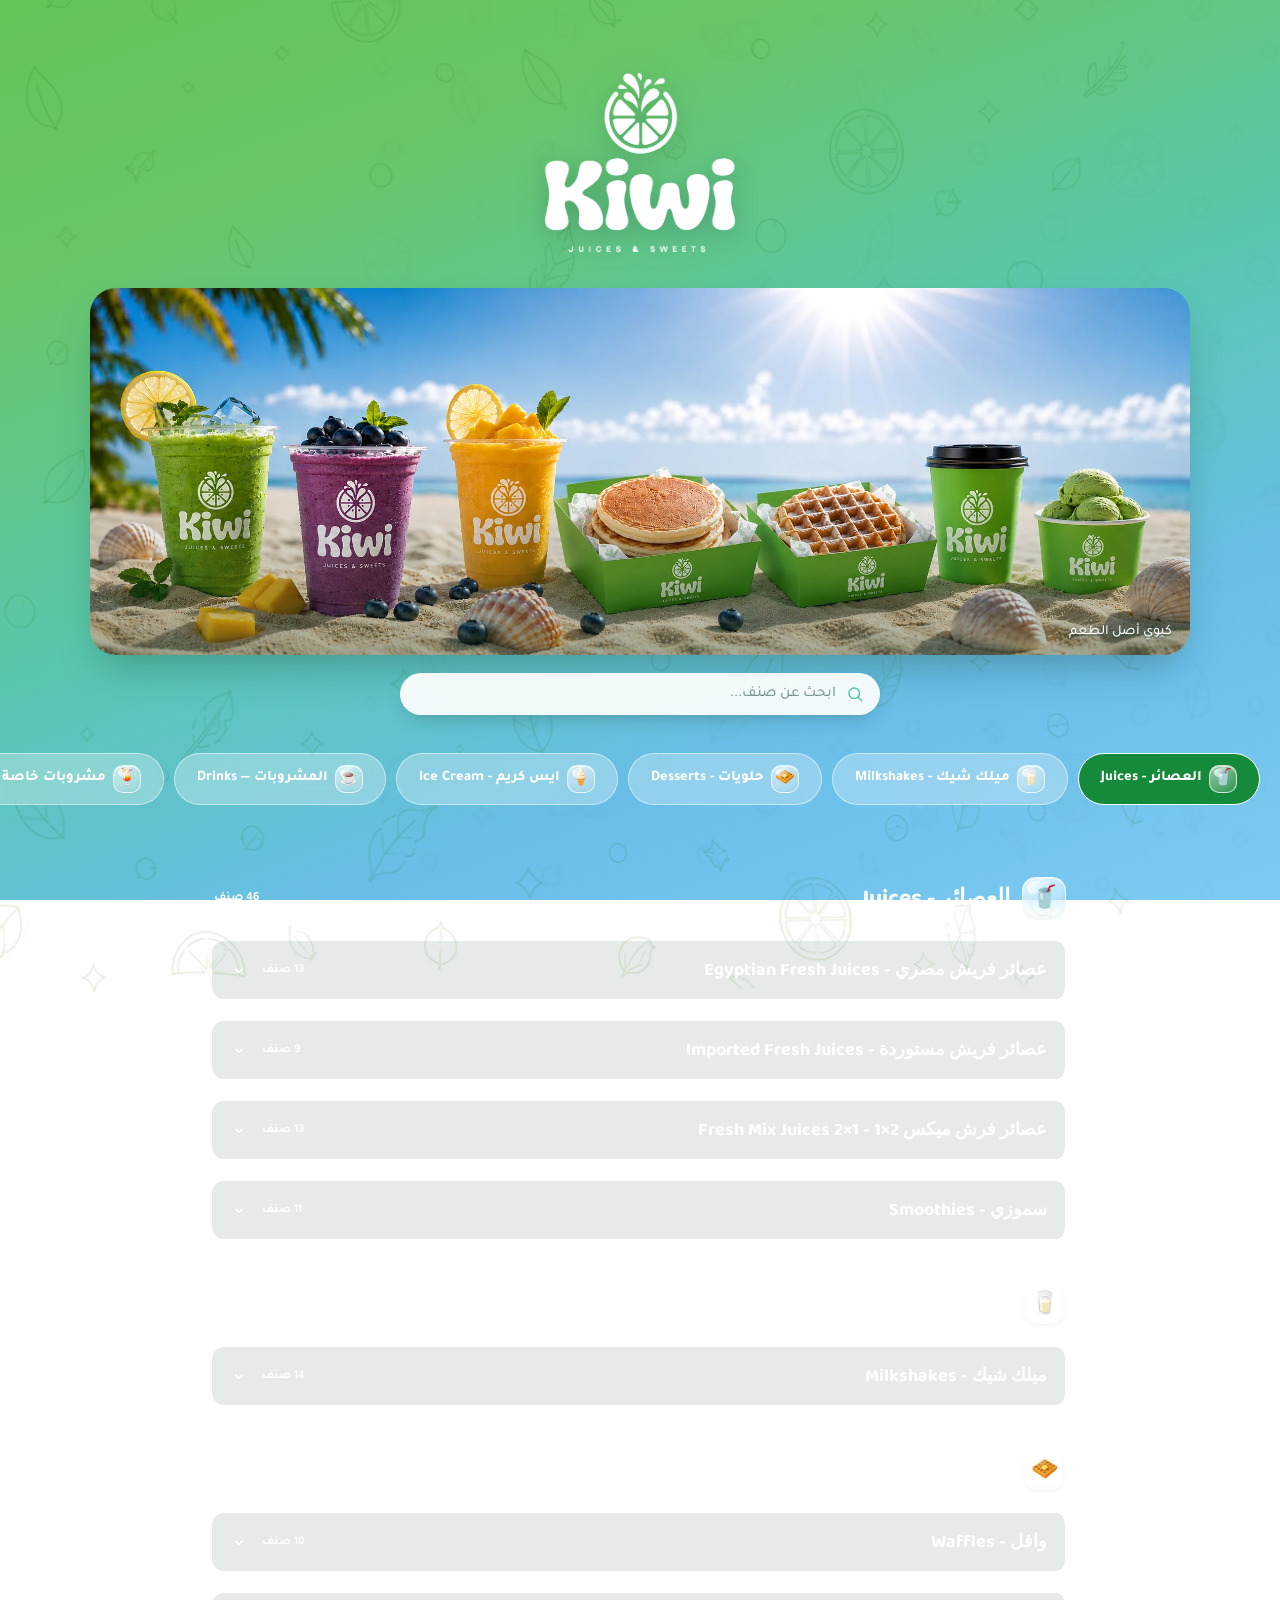
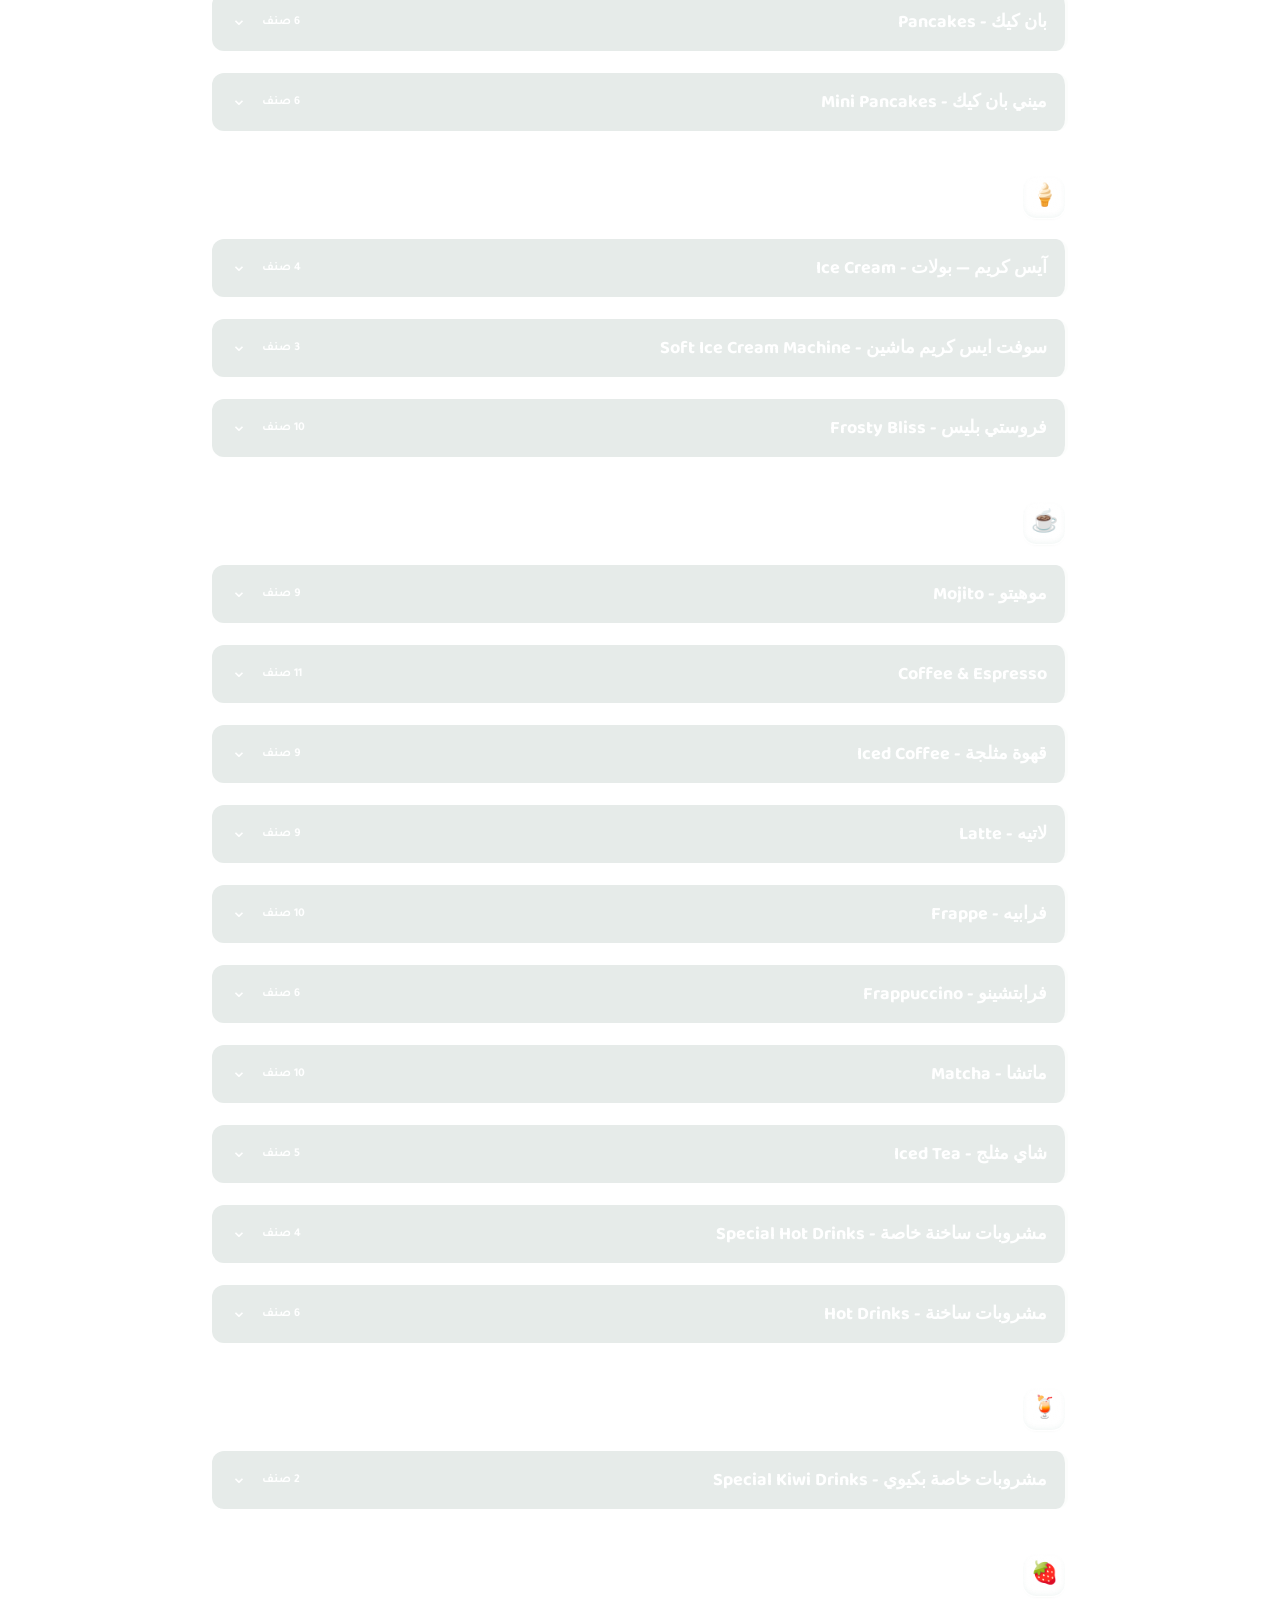
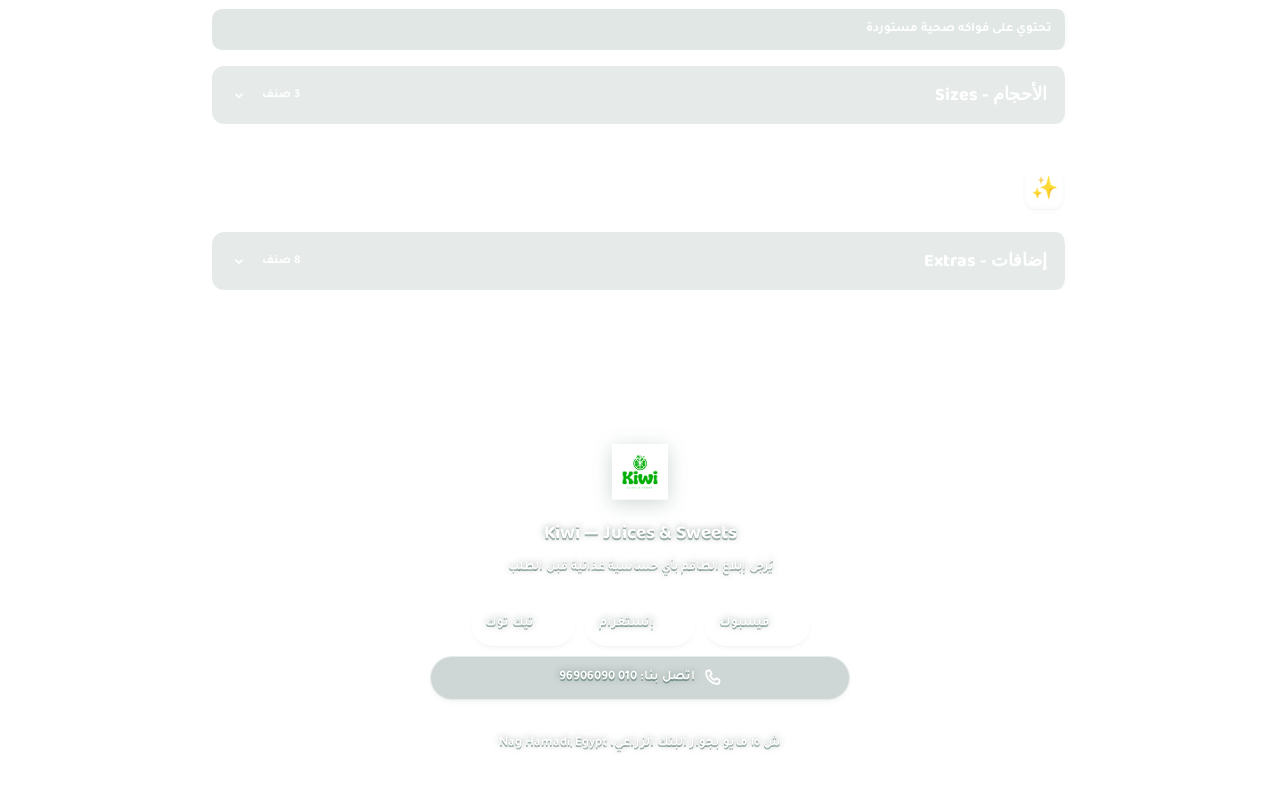
==== commit b7def019: "Add files via upload" ====
--- a/index.html.html
+++ b/index.html.html
@@ -9,14 +9,14 @@
 <meta property="og:type" content="website">
 <meta property="og:title" content="Kiwi | Juices & Sweets">
 <meta property="og:description" content="منيو Kiwi للعصائر والحلويات: عصائر فريش، سموزي، ميلك شيك، وافل، بان كيك، آيس كريم، قهوة ومشروبات.">
-<meta property="og:image" content="https://realworld-eduyppj8.manus.space/manus-storage/kiwi-cover-beach-wide_55ee894b_7e2e658d.webp">
+<meta property="og:image" content="https://realworld-eduyppj8.manus.space[data-uri]">
 <meta property="og:url" content="https://realworld-eduyppj8.manus.space/">
 <meta property="og:locale" content="ar_EG">
 <meta name="twitter:card" content="summary_large_image">
 <meta name="twitter:title" content="Kiwi | Juices & Sweets">
 <meta name="twitter:description" content="منيو Kiwi للعصائر والحلويات">
-<meta name="twitter:image" content="https://realworld-eduyppj8.manus.space/manus-storage/kiwi-cover-beach-wide_55ee894b_7e2e658d.webp">
-<link rel="icon" type="image/webp" href="https://realworld-eduyppj8.manus.space/manus-storage/kiwi-logo-white_6a8a2673.webp">
+<meta name="twitter:image" content="https://realworld-eduyppj8.manus.space[data-uri]